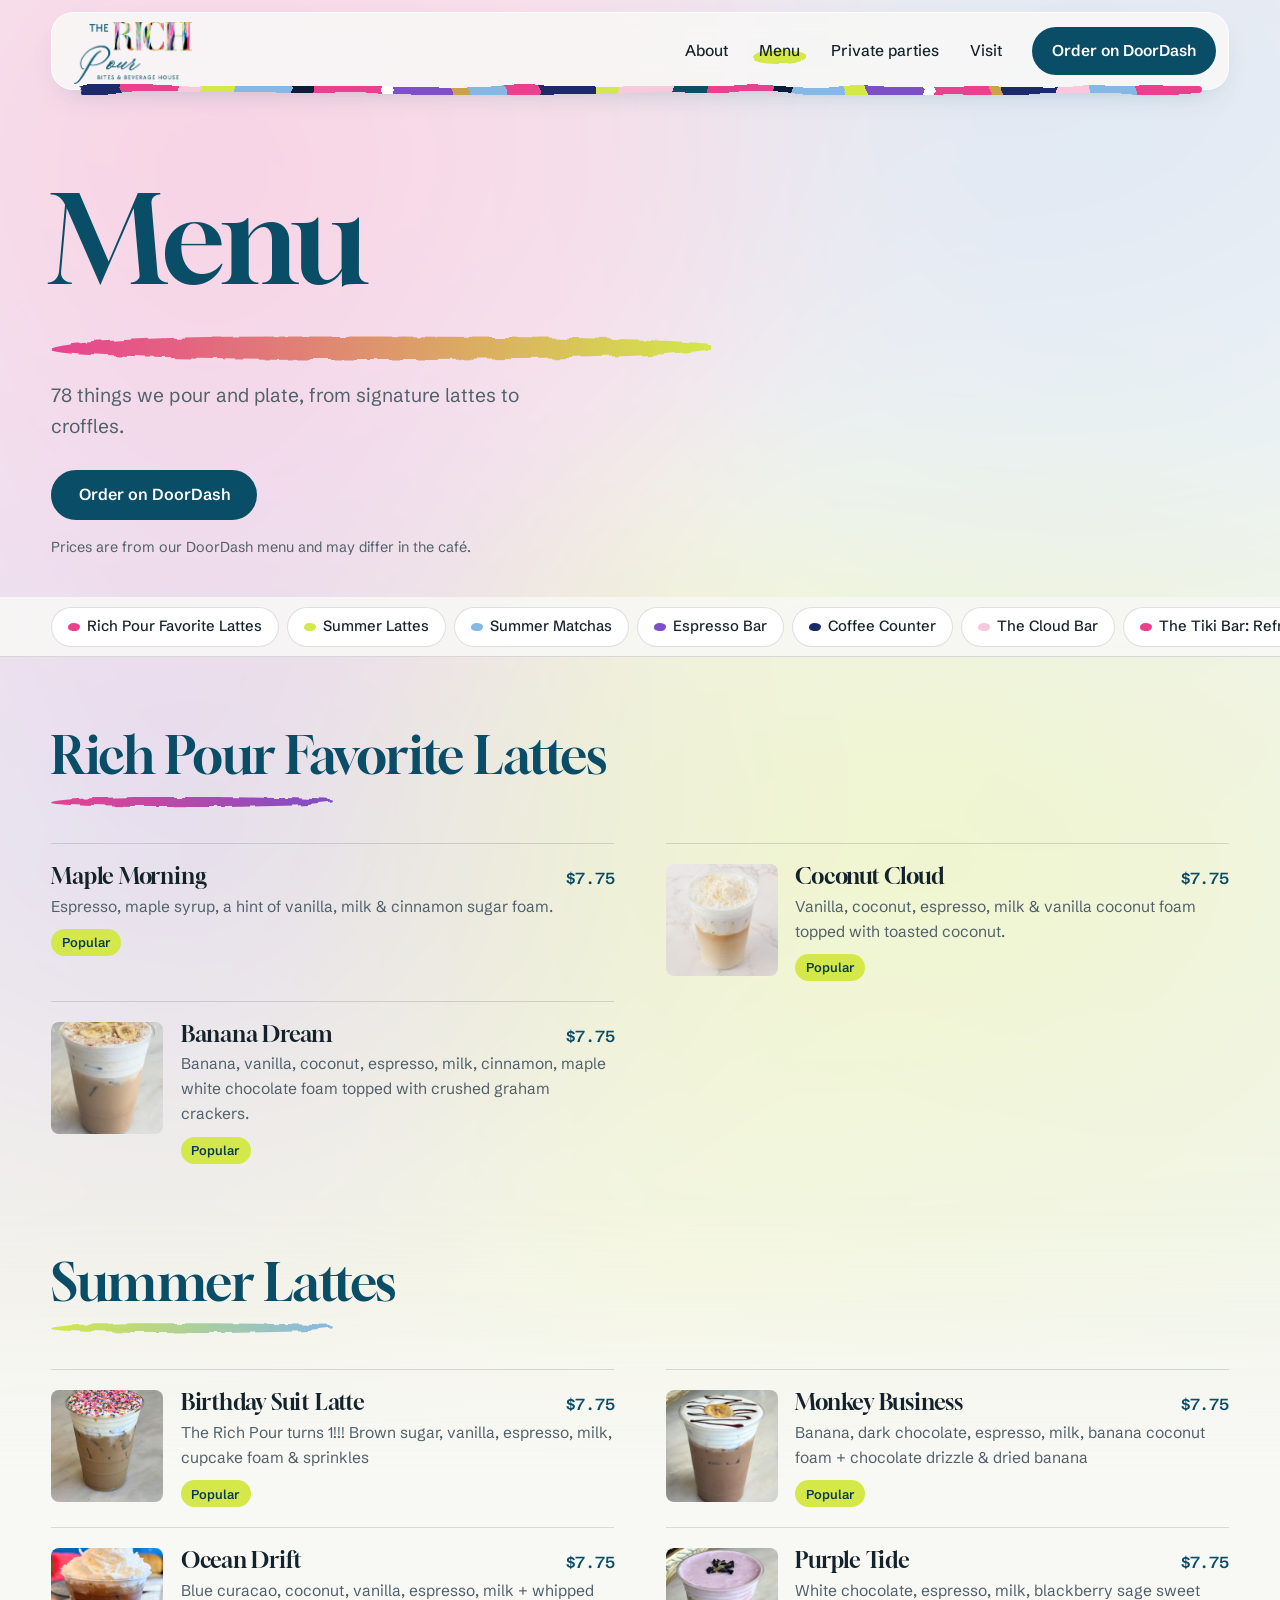
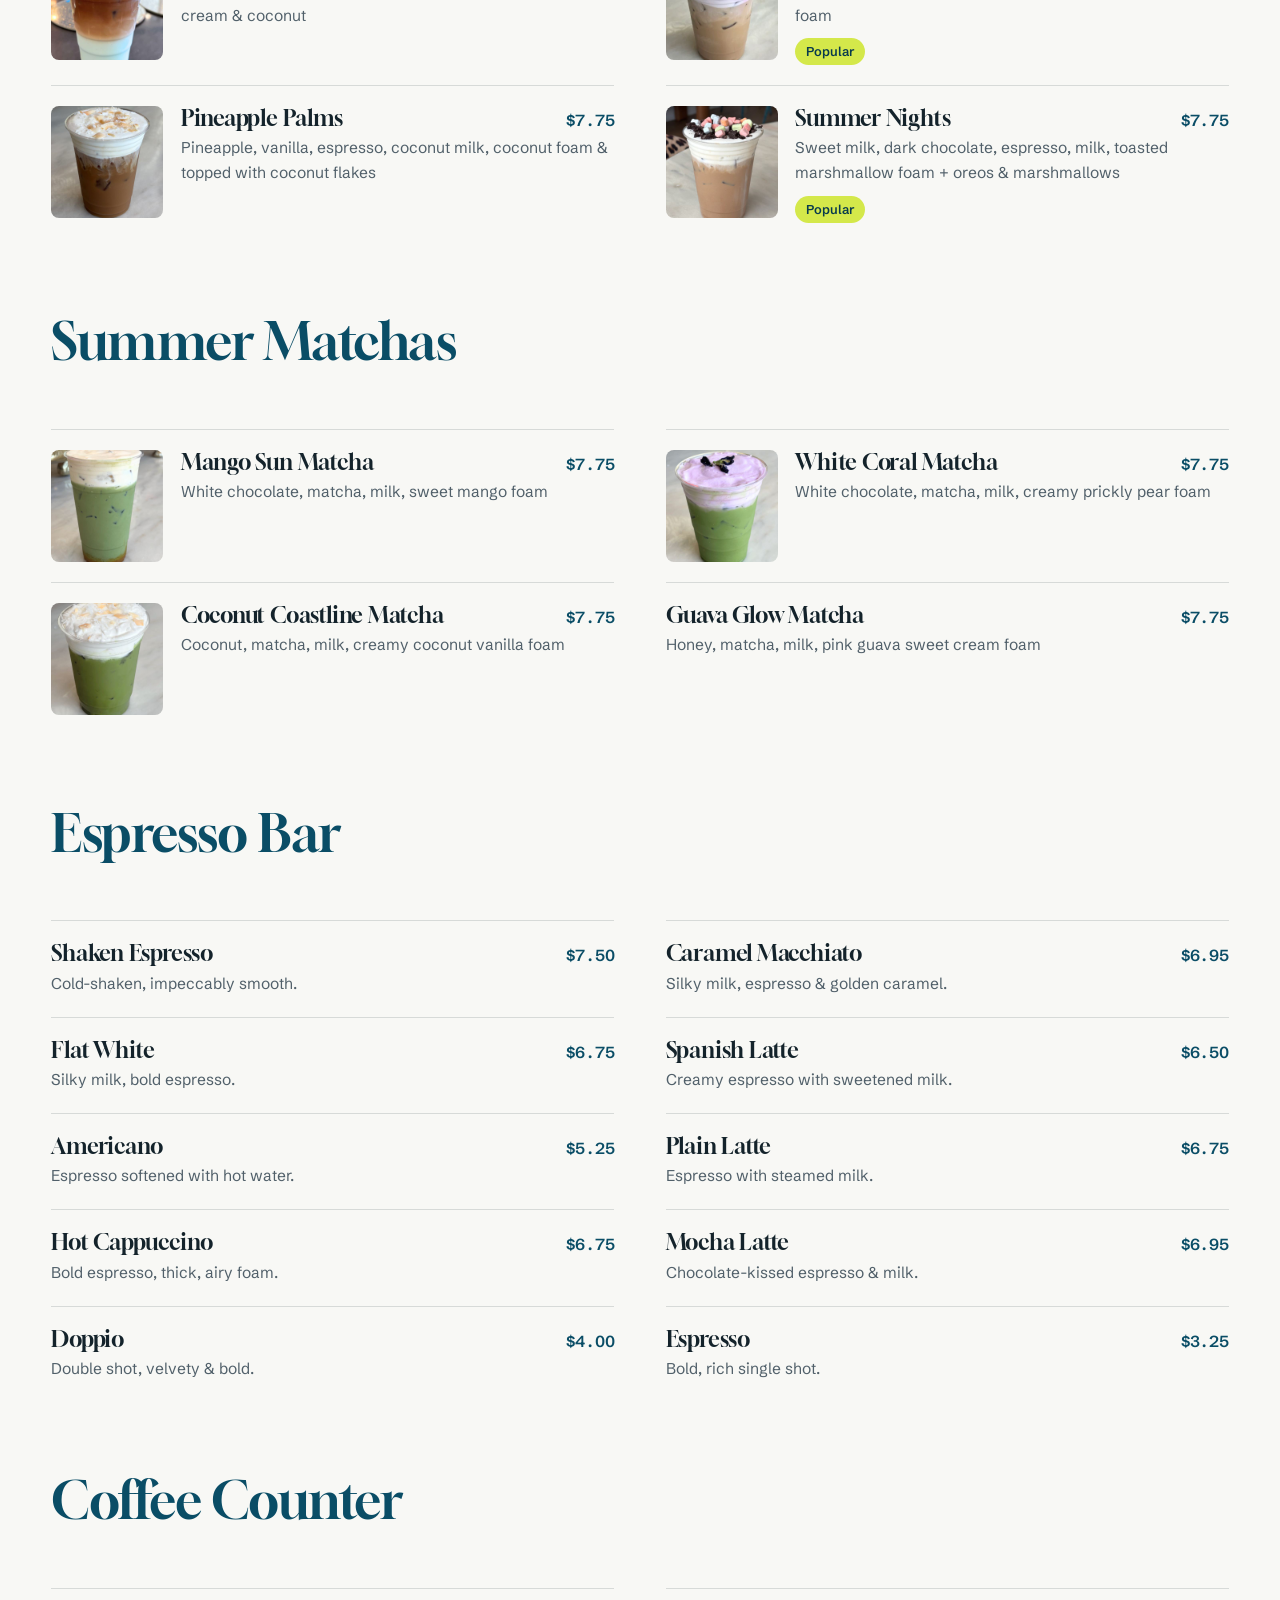
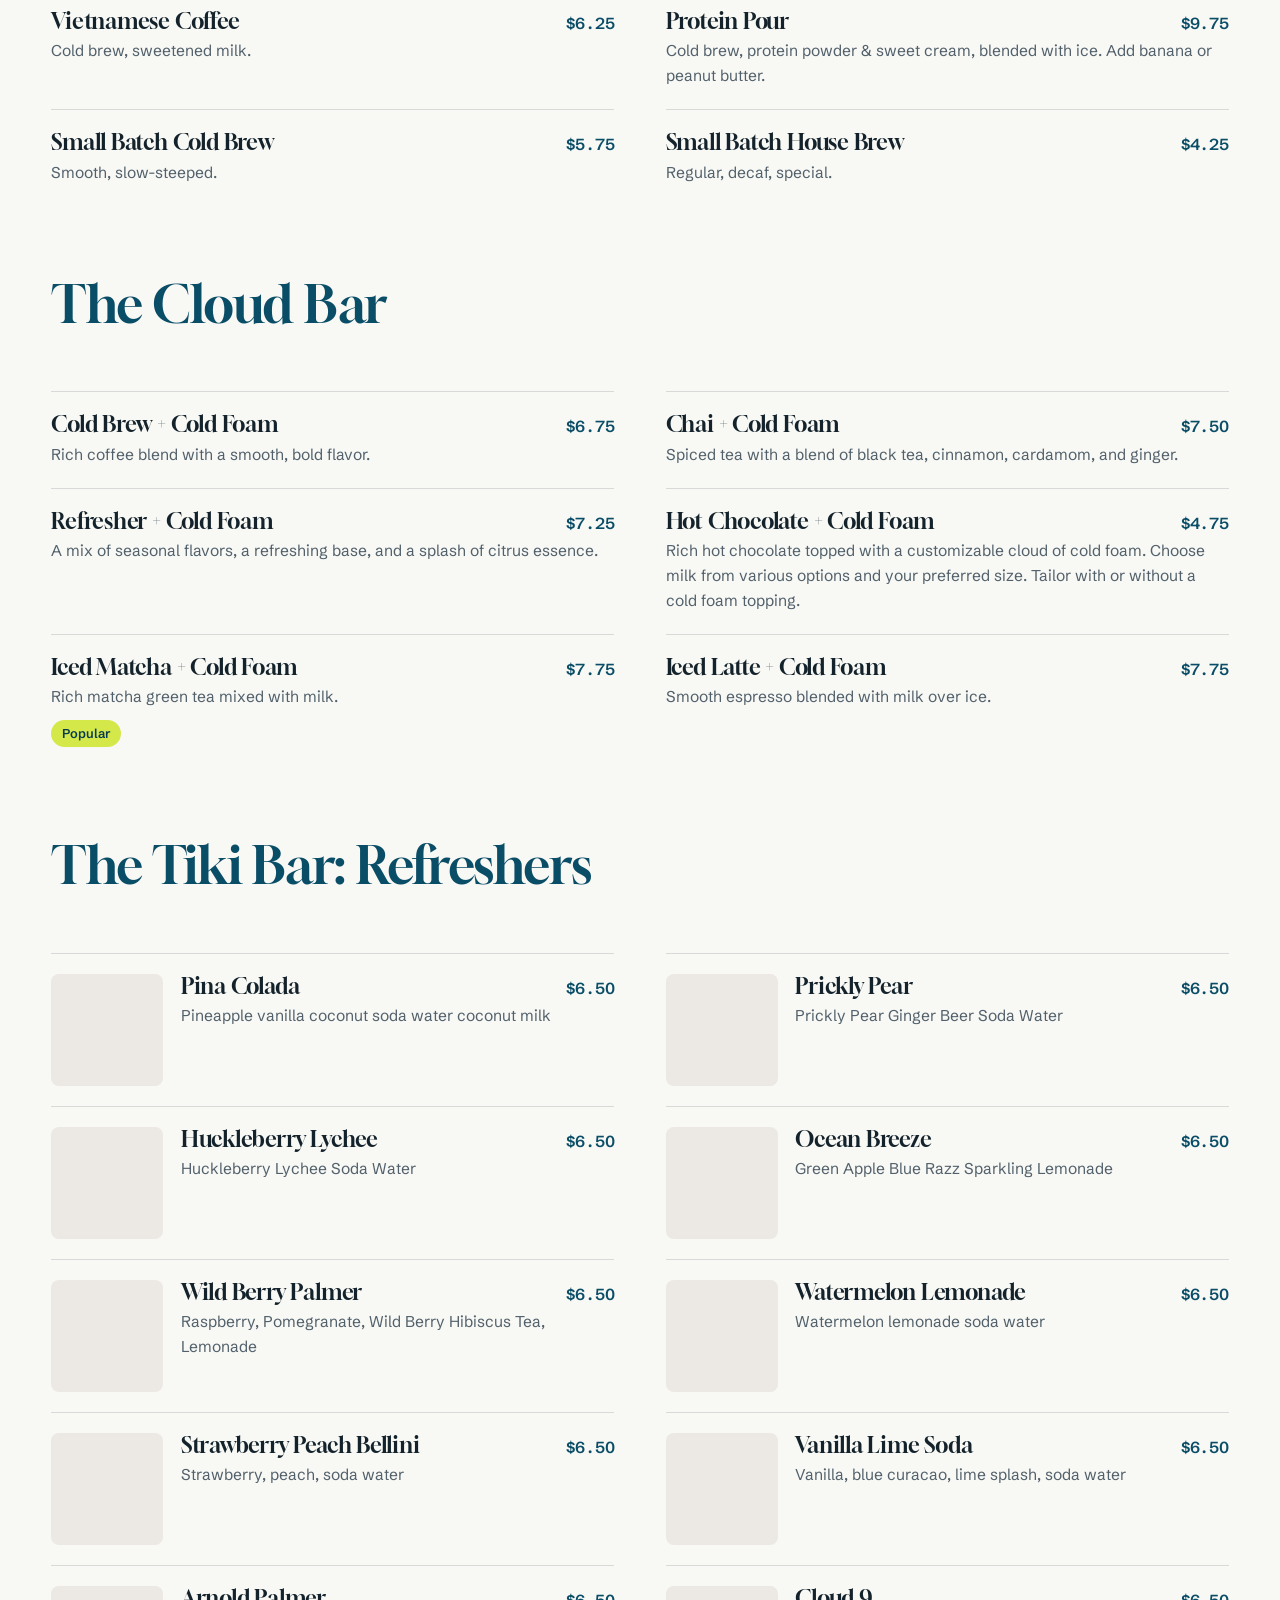
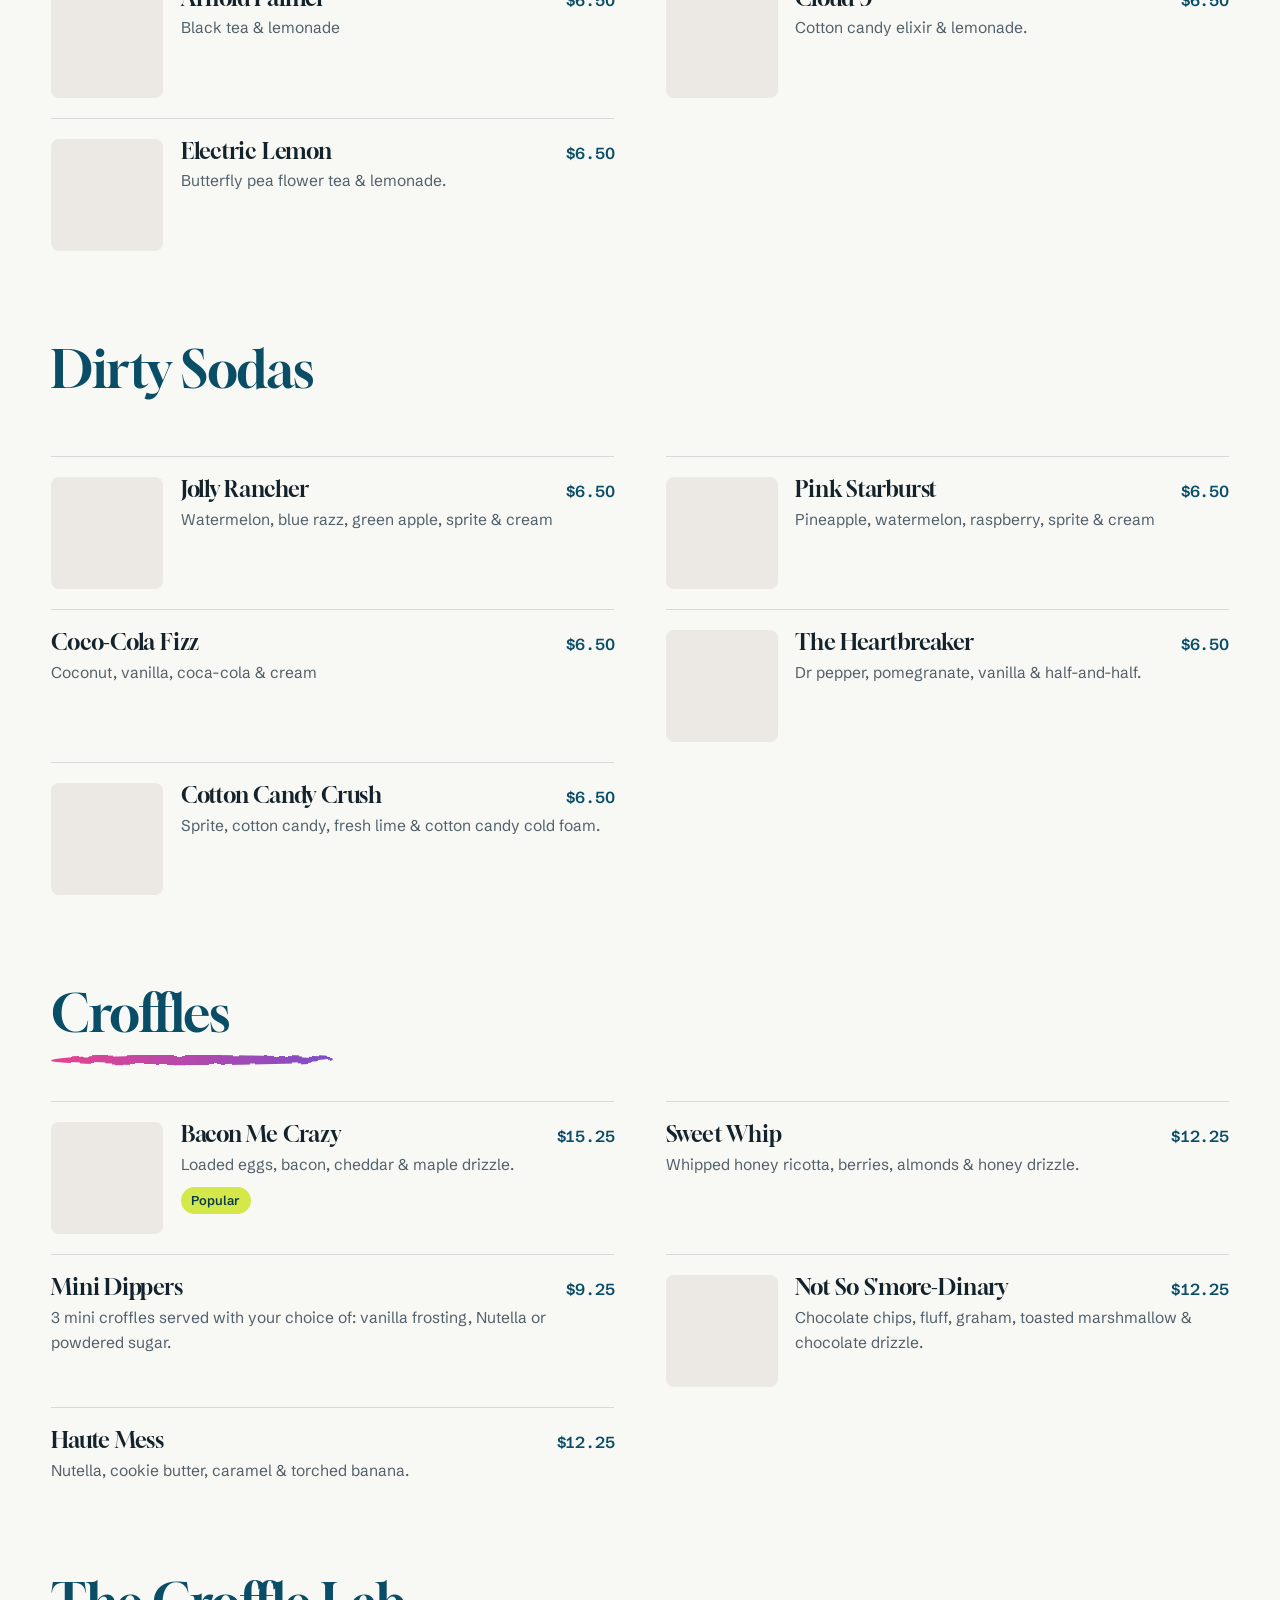
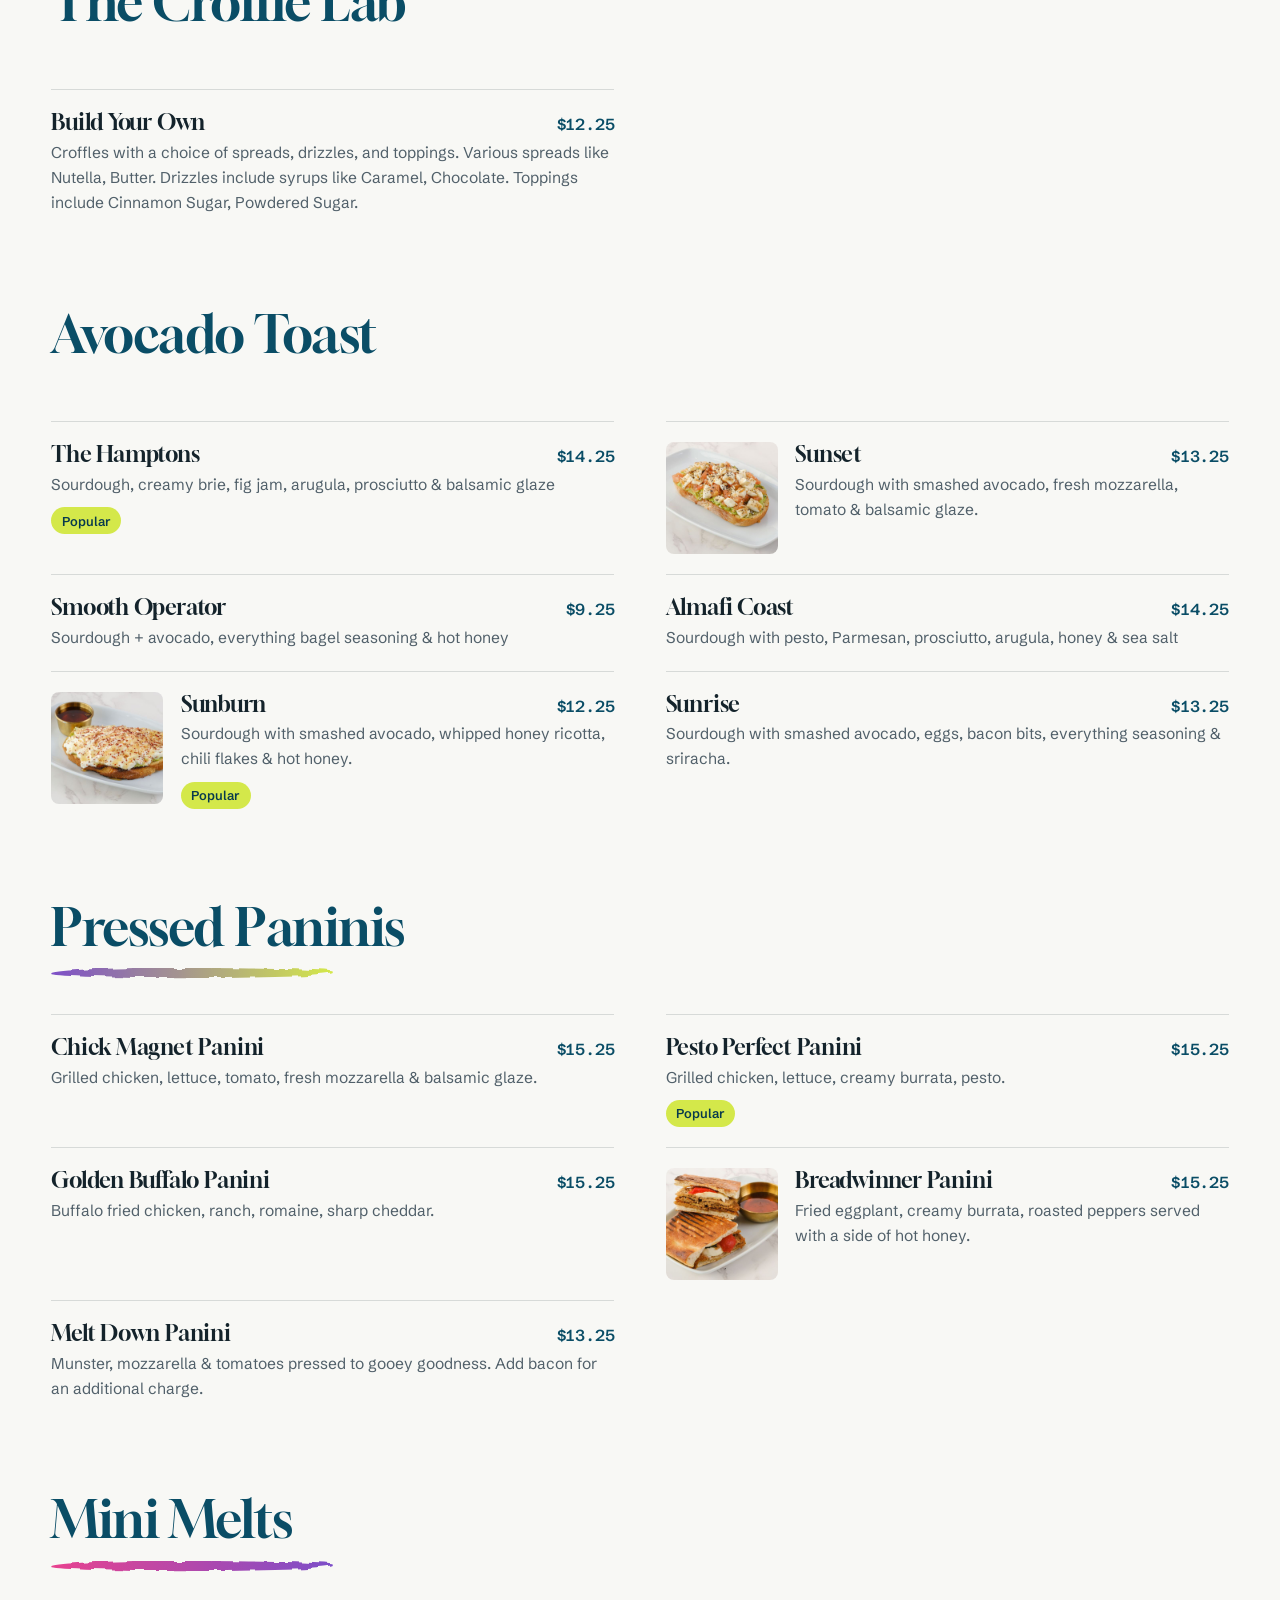
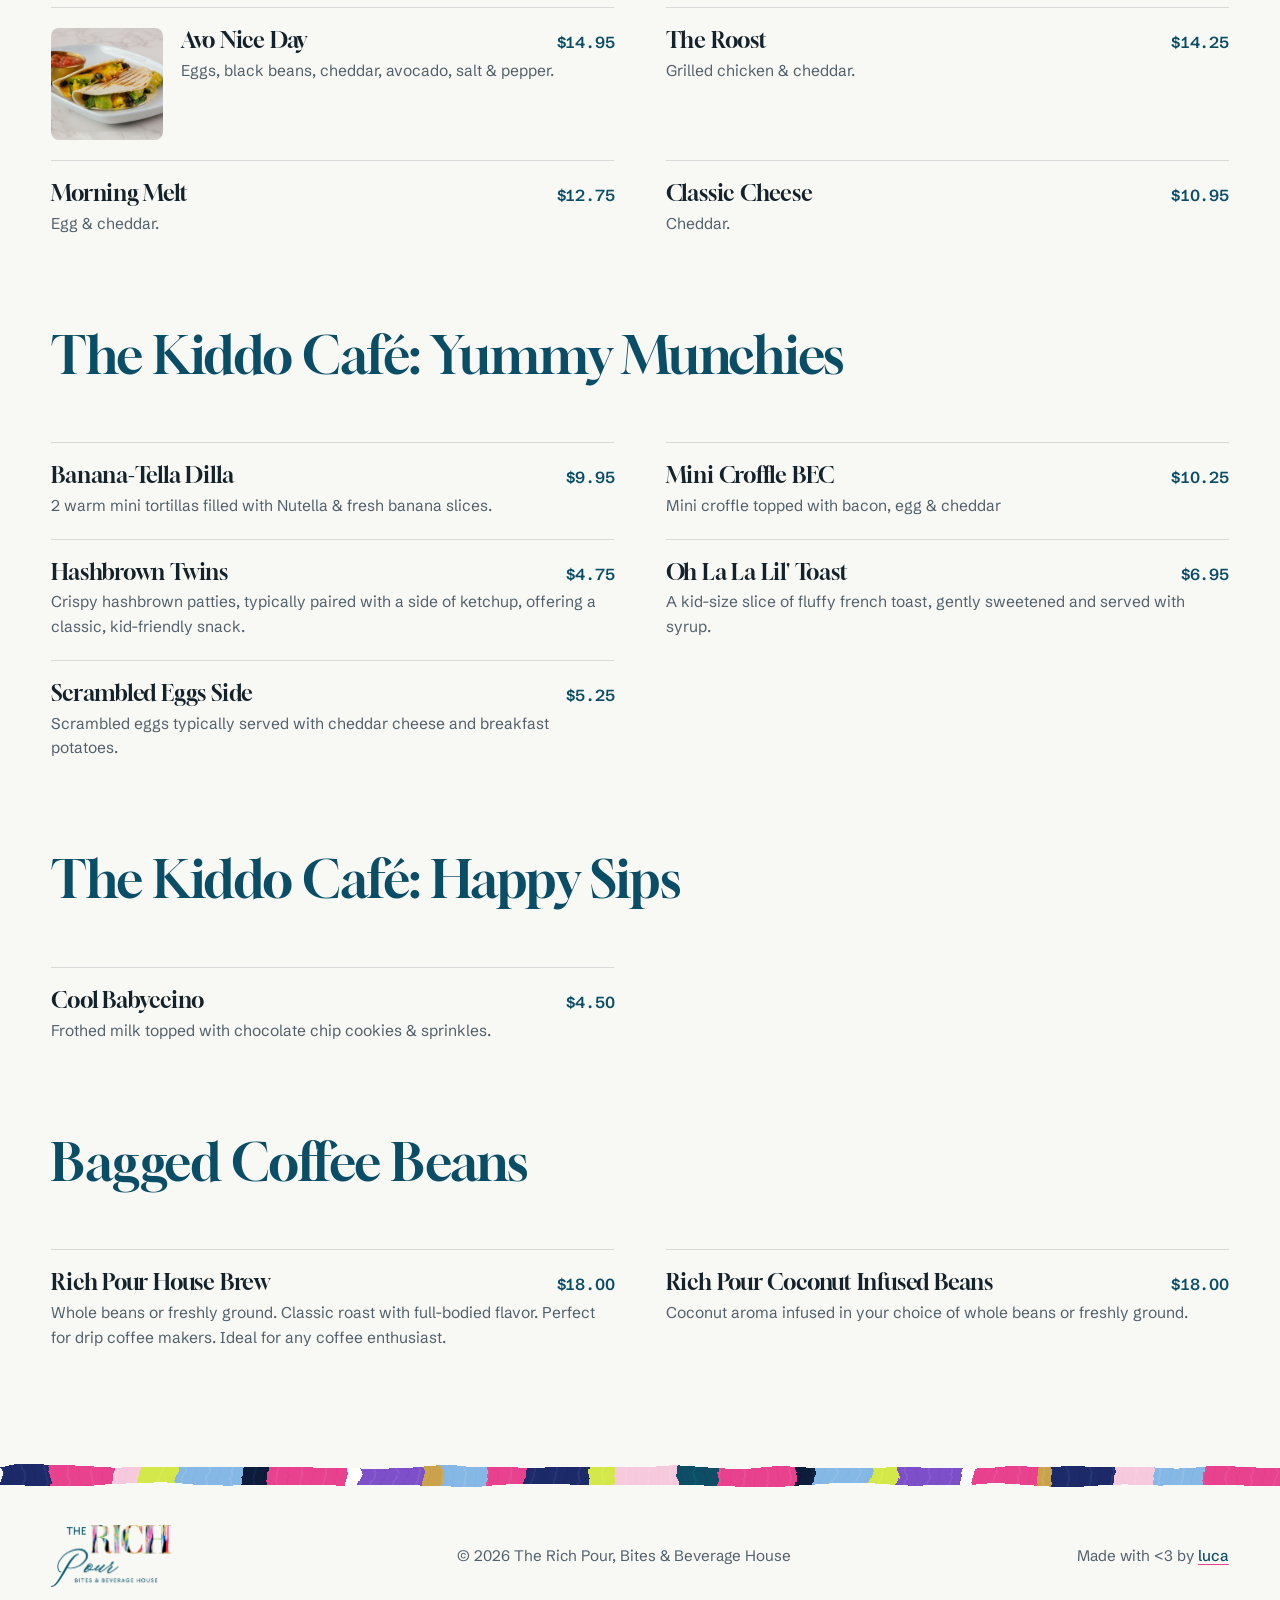
==== menu.html @ d8d0ea85 "Add menu page from DoorDash, photo stack, upscaled hero video - menu.html built from data/menu.json " ====
<!DOCTYPE html>
<!-- Generated by scripts/build-menu.py from data/menu.json. Edit those, not this file. -->
<html lang="en" class="no-js">
<head>
    <meta charset="UTF-8">
    <meta name="viewport" content="width=device-width, initial-scale=1.0">
    <title>Menu | The Rich Pour, Massapequa Park, NY</title>
    <meta name="description" content="The full Rich Pour menu: signature lattes, matcha, espresso, cold foam, refreshers, dirty sodas, croffles, avocado toast, paninis and more in Massapequa Park, NY.">
    <link rel="canonical" href="https://www.therichpourny.com/menu.html">
    <meta name="robots" content="index, follow, max-image-preview:large">
    <meta name="theme-color" content="#0a4d66">

    <meta property="og:type" content="website">
    <meta property="og:site_name" content="The Rich Pour">
    <meta property="og:locale" content="en_US">
    <meta property="og:url" content="https://www.therichpourny.com/menu.html">
    <meta property="og:title" content="Menu | The Rich Pour">
    <meta property="og:description" content="Signature lattes, matcha, refreshers, croffles, avocado toast and paninis in Massapequa Park, NY.">
    <meta property="og:image" content="https://www.therichpourny.com/images/share-card.jpg">
    <meta property="og:image:width" content="1200">
    <meta property="og:image:height" content="630">
    <meta property="og:image:alt" content="The Rich Pour logo beside the café's espresso machine in front of its painted wall">
    <meta name="twitter:card" content="summary_large_image">
    <meta name="twitter:title" content="Menu | The Rich Pour">
    <meta name="twitter:description" content="Signature lattes, matcha, refreshers, croffles, avocado toast and paninis.">
    <meta name="twitter:image" content="https://www.therichpourny.com/images/share-card.jpg">

    <link rel="icon" href="/favicon.ico" sizes="any">
    <link rel="icon" type="image/png" sizes="32x32" href="/images/favicon-32.png">
    <link rel="apple-touch-icon" href="/apple-touch-icon.png">

    <link rel="preconnect" href="https://fonts.googleapis.com">
    <link rel="preconnect" href="https://fonts.gstatic.com" crossorigin>
    <link href="https://fonts.googleapis.com/css2?family=Gloock&family=Schibsted+Grotesk:ital,wght@0,400;0,500;0,600;1,400&display=swap" rel="stylesheet">
    <link rel="stylesheet" href="/styles.css">

    <script type="application/ld+json">
{
  "@context": "https://schema.org",
  "@type": "Menu",
  "name": "The Rich Pour menu",
  "url": "https://www.therichpourny.com/menu.html",
  "inLanguage": "en-US",
  "hasMenuSection": [
    {
      "@type": "MenuSection",
      "name": "Rich Pour Favorite Lattes",
      "hasMenuItem": [
        {
          "@type": "MenuItem",
          "name": "Maple Morning",
          "description": "Espresso, maple syrup, a hint of vanilla, milk & cinnamon sugar foam.",
          "offers": {
            "@type": "Offer",
            "price": "7.75",
            "priceCurrency": "USD"
          }
        },
        {
          "@type": "MenuItem",
          "name": "Coconut Cloud",
          "description": "Vanilla, coconut, espresso, milk & vanilla coconut foam topped with toasted coconut.",
          "image": "https://www.therichpourny.com/images/menu/coconut-cloud.jpg",
          "offers": {
            "@type": "Offer",
            "price": "7.75",
            "priceCurrency": "USD"
          }
        },
        {
          "@type": "MenuItem",
          "name": "Banana Dream",
          "description": "Banana, vanilla, coconut, espresso, milk, cinnamon, maple white chocolate foam topped with crushed graham crackers.",
          "image": "https://www.therichpourny.com/images/menu/banana-dream.jpg",
          "offers": {
            "@type": "Offer",
            "price": "7.75",
            "priceCurrency": "USD"
          }
        }
      ]
    },
    {
      "@type": "MenuSection",
      "name": "Summer Lattes",
      "hasMenuItem": [
        {
          "@type": "MenuItem",
          "name": "Birthday Suit Latte",
          "description": "The Rich Pour turns 1!!! Brown sugar, vanilla, espresso, milk, cupcake foam & sprinkles",
          "image": "https://www.therichpourny.com/images/menu/birthday-suit-latte.jpg",
          "offers": {
            "@type": "Offer",
            "price": "7.75",
            "priceCurrency": "USD"
          }
        },
        {
          "@type": "MenuItem",
          "name": "Monkey Business",
          "description": "Banana, dark chocolate, espresso, milk, banana coconut foam + chocolate drizzle & dried banana",
          "image": "https://www.therichpourny.com/images/menu/monkey-business.jpg",
          "offers": {
            "@type": "Offer",
            "price": "7.75",
            "priceCurrency": "USD"
          }
        },
        {
          "@type": "MenuItem",
          "name": "Ocean Drift",
          "description": "Blue curacao, coconut, vanilla, espresso, milk + whipped cream & coconut",
          "image": "https://www.therichpourny.com/images/menu/ocean-drift.jpg",
          "offers": {
            "@type": "Offer",
            "price": "7.75",
            "priceCurrency": "USD"
          }
        },
        {
          "@type": "MenuItem",
          "name": "Purple Tide",
          "description": "White chocolate, espresso, milk, blackberry sage sweet foam",
          "image": "https://www.therichpourny.com/images/menu/purple-tide.jpg",
          "offers": {
            "@type": "Offer",
            "price": "7.75",
            "priceCurrency": "USD"
          }
        },
        {
          "@type": "MenuItem",
          "name": "Pineapple Palms",
          "description": "Pineapple, vanilla, espresso, coconut milk, coconut foam & topped with coconut flakes",
          "image": "https://www.therichpourny.com/images/menu/pineapple-palms.jpg",
          "offers": {
            "@type": "Offer",
            "price": "7.75",
            "priceCurrency": "USD"
          }
        },
        {
          "@type": "MenuItem",
          "name": "Summer Nights",
          "description": "Sweet milk, dark chocolate, espresso, milk, toasted marshmallow foam + oreos & marshmallows",
          "image": "https://www.therichpourny.com/images/menu/summer-nights.jpg",
          "offers": {
            "@type": "Offer",
            "price": "7.75",
            "priceCurrency": "USD"
          }
        }
      ]
    },
    {
      "@type": "MenuSection",
      "name": "Summer Matchas",
      "hasMenuItem": [
        {
          "@type": "MenuItem",
          "name": "Mango Sun Matcha",
          "description": "White chocolate, matcha, milk, sweet mango foam",
          "image": "https://www.therichpourny.com/images/menu/mango-sun-matcha.jpg",
          "offers": {
            "@type": "Offer",
            "price": "7.75",
            "priceCurrency": "USD"
          }
        },
        {
          "@type": "MenuItem",
          "name": "White Coral Matcha",
          "description": "White chocolate, matcha, milk, creamy prickly pear foam",
          "image": "https://www.therichpourny.com/images/menu/white-coral-matcha.jpg",
          "offers": {
            "@type": "Offer",
            "price": "7.75",
            "priceCurrency": "USD"
          }
        },
        {
          "@type": "MenuItem",
          "name": "Coconut Coastline Matcha",
          "description": "Coconut, matcha, milk, creamy coconut vanilla foam",
          "image": "https://www.therichpourny.com/images/menu/coconut-coastline-matcha.jpg",
          "offers": {
            "@type": "Offer",
            "price": "7.75",
            "priceCurrency": "USD"
          }
        },
        {
          "@type": "MenuItem",
          "name": "Guava Glow Matcha",
          "description": "Honey, matcha, milk, pink guava sweet cream foam",
          "offers": {
            "@type": "Offer",
            "price": "7.75",
            "priceCurrency": "USD"
          }
        }
      ]
    },
    {
      "@type": "MenuSection",
      "name": "Espresso Bar",
      "hasMenuItem": [
        {
          "@type": "MenuItem",
          "name": "Shaken Espresso",
          "description": "Cold-shaken, impeccably smooth.",
          "offers": {
            "@type": "Offer",
            "price": "7.50",
            "priceCurrency": "USD"
          }
        },
        {
          "@type": "MenuItem",
          "name": "Caramel Macchiato",
          "description": "Silky milk, espresso & golden caramel.",
          "offers": {
            "@type": "Offer",
            "price": "6.95",
            "priceCurrency": "USD"
          }
        },
        {
          "@type": "MenuItem",
          "name": "Flat White",
          "description": "Silky milk, bold espresso.",
          "offers": {
            "@type": "Offer",
            "price": "6.75",
            "priceCurrency": "USD"
          }
        },
        {
          "@type": "MenuItem",
          "name": "Spanish Latte",
          "description": "Creamy espresso with sweetened milk.",
          "offers": {
            "@type": "Offer",
            "price": "6.50",
            "priceCurrency": "USD"
          }
        },
        {
          "@type": "MenuItem",
          "name": "Americano",
          "description": "Espresso softened with hot water.",
          "offers": {
            "@type": "Offer",
            "price": "5.25",
            "priceCurrency": "USD"
          }
        },
        {
          "@type": "MenuItem",
          "name": "Plain Latte",
          "description": "Espresso with steamed milk.",
          "offers": {
            "@type": "Offer",
            "price": "6.75",
            "priceCurrency": "USD"
          }
        },
        {
          "@type": "MenuItem",
          "name": "Hot Cappuccino",
          "description": "Bold espresso, thick, airy foam.",
          "offers": {
            "@type": "Offer",
            "price": "6.75",
            "priceCurrency": "USD"
          }
        },
        {
          "@type": "MenuItem",
          "name": "Mocha Latte",
          "description": "Chocolate-kissed espresso & milk.",
          "offers": {
            "@type": "Offer",
            "price": "6.95",
            "priceCurrency": "USD"
          }
        },
        {
          "@type": "MenuItem",
          "name": "Doppio",
          "description": "Double shot, velvety & bold.",
          "offers": {
            "@type": "Offer",
            "price": "4.00",
            "priceCurrency": "USD"
          }
        },
        {
          "@type": "MenuItem",
          "name": "Espresso",
          "description": "Bold, rich single shot.",
          "offers": {
            "@type": "Offer",
            "price": "3.25",
            "priceCurrency": "USD"
          }
        }
      ]
    },
    {
      "@type": "MenuSection",
      "name": "Coffee Counter",
      "hasMenuItem": [
        {
          "@type": "MenuItem",
          "name": "Vietnamese Coffee",
          "description": "Cold brew, sweetened milk.",
          "offers": {
            "@type": "Offer",
            "price": "6.25",
            "priceCurrency": "USD"
          }
        },
        {
          "@type": "MenuItem",
          "name": "Protein Pour",
          "description": "Cold brew, protein powder & sweet cream, blended with ice. Add banana or peanut butter.",
          "offers": {
            "@type": "Offer",
            "price": "9.75",
            "priceCurrency": "USD"
          }
        },
        {
          "@type": "MenuItem",
          "name": "Small Batch Cold Brew",
          "description": "Smooth, slow-steeped.",
          "offers": {
            "@type": "Offer",
            "price": "5.75",
            "priceCurrency": "USD"
          }
        },
        {
          "@type": "MenuItem",
          "name": "Small Batch House Brew",
          "description": "Regular, decaf, special.",
          "offers": {
            "@type": "Offer",
            "price": "4.25",
            "priceCurrency": "USD"
          }
        }
      ]
    },
    {
      "@type": "MenuSection",
      "name": "The Cloud Bar",
      "hasMenuItem": [
        {
          "@type": "MenuItem",
          "name": "Cold Brew + Cold Foam",
          "description": "Rich coffee blend with a smooth, bold flavor.",
          "offers": {
            "@type": "Offer",
            "price": "6.75",
            "priceCurrency": "USD"
          }
        },
        {
          "@type": "MenuItem",
          "name": "Chai + Cold Foam",
          "description": "Spiced tea with a blend of black tea, cinnamon, cardamom, and ginger.",
          "offers": {
            "@type": "Offer",
            "price": "7.50",
            "priceCurrency": "USD"
          }
        },
        {
          "@type": "MenuItem",
          "name": "Refresher + Cold Foam",
          "description": "A mix of seasonal flavors, a refreshing base, and a splash of citrus essence.",
          "offers": {
            "@type": "Offer",
            "price": "7.25",
            "priceCurrency": "USD"
          }
        },
        {
          "@type": "MenuItem",
          "name": "Hot Chocolate + Cold Foam",
          "description": "Rich hot chocolate topped with a customizable cloud of cold foam. Choose milk from various options and your preferred size. Tailor with or without a cold foam topping.",
          "offers": {
            "@type": "Offer",
            "price": "4.75",
            "priceCurrency": "USD"
          }
        },
        {
          "@type": "MenuItem",
          "name": "Iced Matcha + Cold Foam",
          "description": "Rich matcha green tea mixed with milk.",
          "offers": {
            "@type": "Offer",
            "price": "7.75",
            "priceCurrency": "USD"
          }
        },
        {
          "@type": "MenuItem",
          "name": "Iced Latte + Cold Foam",
          "description": "Smooth espresso blended with milk over ice.",
          "offers": {
            "@type": "Offer",
            "price": "7.75",
            "priceCurrency": "USD"
          }
        }
      ]
    },
    {
      "@type": "MenuSection",
      "name": "The Tiki Bar: Refreshers",
      "hasMenuItem": [
        {
          "@type": "MenuItem",
          "name": "Pina Colada",
          "description": "Pineapple vanilla coconut soda water coconut milk",
          "image": "https://www.therichpourny.com/images/menu/pina-colada.jpg",
          "offers": {
            "@type": "Offer",
            "price": "6.50",
            "priceCurrency": "USD"
          }
        },
        {
          "@type": "MenuItem",
          "name": "Prickly Pear",
          "description": "Prickly Pear Ginger Beer Soda Water",
          "image": "https://www.therichpourny.com/images/menu/prickly-pear.jpg",
          "offers": {
            "@type": "Offer",
            "price": "6.50",
            "priceCurrency": "USD"
          }
        },
        {
          "@type": "MenuItem",
          "name": "Huckleberry Lychee",
          "description": "Huckleberry Lychee Soda Water",
          "image": "https://www.therichpourny.com/images/menu/huckleberry-lychee.jpg",
          "offers": {
            "@type": "Offer",
            "price": "6.50",
            "priceCurrency": "USD"
          }
        },
        {
          "@type": "MenuItem",
          "name": "Ocean Breeze",
          "description": "Green Apple Blue Razz Sparkling Lemonade",
          "image": "https://www.therichpourny.com/images/menu/ocean-breeze.jpg",
          "offers": {
            "@type": "Offer",
            "price": "6.50",
            "priceCurrency": "USD"
          }
        },
        {
          "@type": "MenuItem",
          "name": "Wild Berry Palmer",
          "description": "Raspberry, Pomegranate, Wild Berry Hibiscus Tea, Lemonade",
          "image": "https://www.therichpourny.com/images/menu/wild-berry-palmer.jpg",
          "offers": {
            "@type": "Offer",
            "price": "6.50",
            "priceCurrency": "USD"
          }
        },
        {
          "@type": "MenuItem",
          "name": "Watermelon Lemonade",
          "description": "Watermelon lemonade soda water",
          "image": "https://www.therichpourny.com/images/menu/watermelon-lemonade.jpg",
          "offers": {
            "@type": "Offer",
            "price": "6.50",
            "priceCurrency": "USD"
          }
        },
        {
          "@type": "MenuItem",
          "name": "Strawberry Peach Bellini",
          "description": "Strawberry, peach, soda water",
          "image": "https://www.therichpourny.com/images/menu/strawberry-peach-bellini.jpg",
          "offers": {
            "@type": "Offer",
            "price": "6.50",
            "priceCurrency": "USD"
          }
        },
        {
          "@type": "MenuItem",
          "name": "Vanilla Lime Soda",
          "description": "Vanilla, blue curacao, lime splash, soda water",
          "image": "https://www.therichpourny.com/images/menu/vanilla-lime-soda.jpg",
          "offers": {
            "@type": "Offer",
            "price": "6.50",
            "priceCurrency": "USD"
          }
        },
        {
          "@type": "MenuItem",
          "name": "Arnold Palmer",
          "description": "Black tea & lemonade",
          "image": "https://www.therichpourny.com/images/menu/arnold-palmer.jpg",
          "offers": {
            "@type": "Offer",
            "price": "6.50",
            "priceCurrency": "USD"
          }
        },
        {
          "@type": "MenuItem",
          "name": "Cloud 9",
          "description": "Cotton candy elixir & lemonade.",
          "image": "https://www.therichpourny.com/images/menu/cloud-9.jpg",
          "offers": {
            "@type": "Offer",
            "price": "6.50",
            "priceCurrency": "USD"
          }
        },
        {
          "@type": "MenuItem",
          "name": "Electric Lemon",
          "description": "Butterfly pea flower tea & lemonade.",
          "image": "https://www.therichpourny.com/images/menu/electric-lemon.jpg",
          "offers": {
            "@type": "Offer",
            "price": "6.50",
            "priceCurrency": "USD"
          }
        }
      ]
    },
    {
      "@type": "MenuSection",
      "name": "Dirty Sodas",
      "hasMenuItem": [
        {
          "@type": "MenuItem",
          "name": "Jolly Rancher",
          "description": "Watermelon, blue razz, green apple, sprite & cream",
          "image": "https://www.therichpourny.com/images/menu/jolly-rancher.jpg",
          "offers": {
            "@type": "Offer",
            "price": "6.50",
            "priceCurrency": "USD"
          }
        },
        {
          "@type": "MenuItem",
          "name": "Pink Starburst",
          "description": "Pineapple, watermelon, raspberry, sprite & cream",
          "image": "https://www.therichpourny.com/images/menu/pink-starburst.jpg",
          "offers": {
            "@type": "Offer",
            "price": "6.50",
            "priceCurrency": "USD"
          }
        },
        {
          "@type": "MenuItem",
          "name": "Coco-Cola Fizz",
          "description": "Coconut, vanilla, coca-cola & cream",
          "offers": {
            "@type": "Offer",
            "price": "6.50",
            "priceCurrency": "USD"
          }
        },
        {
          "@type": "MenuItem",
          "name": "The Heartbreaker",
          "description": "Dr pepper, pomegranate, vanilla & half-and-half.",
          "image": "https://www.therichpourny.com/images/menu/the-heartbreaker.jpg",
          "offers": {
            "@type": "Offer",
            "price": "6.50",
            "priceCurrency": "USD"
          }
        },
        {
          "@type": "MenuItem",
          "name": "Cotton Candy Crush",
          "description": "Sprite, cotton candy, fresh lime & cotton candy cold foam.",
          "image": "https://www.therichpourny.com/images/menu/cotton-candy-crush.jpg",
          "offers": {
            "@type": "Offer",
            "price": "6.50",
            "priceCurrency": "USD"
          }
        }
      ]
    },
    {
      "@type": "MenuSection",
      "name": "Croffles",
      "hasMenuItem": [
        {
          "@type": "MenuItem",
          "name": "Bacon Me Crazy",
          "description": "Loaded eggs, bacon, cheddar & maple drizzle.",
          "image": "https://www.therichpourny.com/images/menu/bacon-me-crazy.jpg",
          "offers": {
            "@type": "Offer",
            "price": "15.25",
            "priceCurrency": "USD"
          }
        },
        {
          "@type": "MenuItem",
          "name": "Sweet Whip",
          "description": "Whipped honey ricotta, berries, almonds & honey drizzle.",
          "offers": {
            "@type": "Offer",
            "price": "12.25",
            "priceCurrency": "USD"
          }
        },
        {
          "@type": "MenuItem",
          "name": "Mini Dippers",
          "description": "3 mini croffles served with your choice of: vanilla frosting, Nutella or powdered sugar.",
          "offers": {
            "@type": "Offer",
            "price": "9.25",
            "priceCurrency": "USD"
          }
        },
        {
          "@type": "MenuItem",
          "name": "Not So S'more-Dinary",
          "description": "Chocolate chips, fluff, graham, toasted marshmallow & chocolate drizzle.",
          "image": "https://www.therichpourny.com/images/menu/not-so-s-more-dinary.jpg",
          "offers": {
            "@type": "Offer",
            "price": "12.25",
            "priceCurrency": "USD"
          }
        },
        {
          "@type": "MenuItem",
          "name": "Haute Mess",
          "description": "Nutella, cookie butter, caramel & torched banana.",
          "offers": {
            "@type": "Offer",
            "price": "12.25",
            "priceCurrency": "USD"
          }
        }
      ]
    },
    {
      "@type": "MenuSection",
      "name": "The Croffle Lab",
      "hasMenuItem": [
        {
          "@type": "MenuItem",
          "name": "Build Your Own",
          "description": "Croffles with a choice of spreads, drizzles, and toppings. Various spreads like Nutella, Butter. Drizzles include syrups like Caramel, Chocolate. Toppings include Cinnamon Sugar, Powdered Sugar.",
          "offers": {
            "@type": "Offer",
            "price": "12.25",
            "priceCurrency": "USD"
          }
        }
      ]
    },
    {
      "@type": "MenuSection",
      "name": "Avocado Toast",
      "hasMenuItem": [
        {
          "@type": "MenuItem",
          "name": "The Hamptons",
          "description": "Sourdough, creamy brie, fig jam, arugula, prosciutto & balsamic glaze",
          "offers": {
            "@type": "Offer",
            "price": "14.25",
            "priceCurrency": "USD"
          }
        },
        {
          "@type": "MenuItem",
          "name": "Sunset",
          "description": "Sourdough with smashed avocado, fresh mozzarella, tomato & balsamic glaze.",
          "image": "https://www.therichpourny.com/images/menu/sunset.jpg",
          "offers": {
            "@type": "Offer",
            "price": "13.25",
            "priceCurrency": "USD"
          }
        },
        {
          "@type": "MenuItem",
          "name": "Smooth Operator",
          "description": "Sourdough + avocado, everything bagel seasoning & hot honey",
          "offers": {
            "@type": "Offer",
            "price": "9.25",
            "priceCurrency": "USD"
          }
        },
        {
          "@type": "MenuItem",
          "name": "Almafi Coast",
          "description": "Sourdough with pesto, Parmesan, prosciutto, arugula, honey & sea salt",
          "offers": {
            "@type": "Offer",
            "price": "14.25",
            "priceCurrency": "USD"
          }
        },
        {
          "@type": "MenuItem",
          "name": "Sunburn",
          "description": "Sourdough with smashed avocado, whipped honey ricotta, chili flakes & hot honey.",
          "image": "https://www.therichpourny.com/images/menu/sunburn.jpg",
          "offers": {
            "@type": "Offer",
            "price": "12.25",
            "priceCurrency": "USD"
          }
        },
        {
          "@type": "MenuItem",
          "name": "Sunrise",
          "description": "Sourdough with smashed avocado, eggs, bacon bits, everything seasoning & sriracha.",
          "offers": {
            "@type": "Offer",
            "price": "13.25",
            "priceCurrency": "USD"
          }
        }
      ]
    },
    {
      "@type": "MenuSection",
      "name": "Pressed Paninis",
      "hasMenuItem": [
        {
          "@type": "MenuItem",
          "name": "Chick Magnet Panini",
          "description": "Grilled chicken, lettuce, tomato, fresh mozzarella & balsamic glaze.",
          "offers": {
            "@type": "Offer",
            "price": "15.25",
            "priceCurrency": "USD"
          }
        },
        {
          "@type": "MenuItem",
          "name": "Pesto Perfect Panini",
          "description": "Grilled chicken, lettuce, creamy burrata, pesto.",
          "offers": {
            "@type": "Offer",
            "price": "15.25",
            "priceCurrency": "USD"
          }
        },
        {
          "@type": "MenuItem",
          "name": "Golden Buffalo Panini",
          "description": "Buffalo fried chicken, ranch, romaine, sharp cheddar.",
          "offers": {
            "@type": "Offer",
            "price": "15.25",
            "priceCurrency": "USD"
          }
        },
        {
          "@type": "MenuItem",
          "name": "Breadwinner Panini",
          "description": "Fried eggplant, creamy burrata, roasted peppers served with a side of hot honey.",
          "image": "https://www.therichpourny.com/images/menu/breadwinner-panini.jpg",
          "offers": {
            "@type": "Offer",
            "price": "15.25",
            "priceCurrency": "USD"
          }
        },
        {
          "@type": "MenuItem",
          "name": "Melt Down Panini",
          "description": "Munster, mozzarella & tomatoes pressed to gooey goodness. Add bacon for an additional charge.",
          "offers": {
            "@type": "Offer",
            "price": "13.25",
            "priceCurrency": "USD"
          }
        }
      ]
    },
    {
      "@type": "MenuSection",
      "name": "Mini Melts",
      "hasMenuItem": [
        {
          "@type": "MenuItem",
          "name": "Avo Nice Day",
          "description": "Eggs, black beans, cheddar, avocado, salt & pepper.",
          "image": "https://www.therichpourny.com/images/menu/avo-nice-day.jpg",
          "offers": {
            "@type": "Offer",
            "price": "14.95",
            "priceCurrency": "USD"
          }
        },
        {
          "@type": "MenuItem",
          "name": "The Roost",
          "description": "Grilled chicken & cheddar.",
          "offers": {
            "@type": "Offer",
            "price": "14.25",
            "priceCurrency": "USD"
          }
        },
        {
          "@type": "MenuItem",
          "name": "Morning Melt",
          "description": "Egg & cheddar.",
          "offers": {
            "@type": "Offer",
            "price": "12.75",
            "priceCurrency": "USD"
          }
        },
        {
          "@type": "MenuItem",
          "name": "Classic Cheese",
          "description": "Cheddar.",
          "offers": {
            "@type": "Offer",
            "price": "10.95",
            "priceCurrency": "USD"
          }
        }
      ]
    },
    {
      "@type": "MenuSection",
      "name": "The Kiddo Café: Yummy Munchies",
      "hasMenuItem": [
        {
          "@type": "MenuItem",
          "name": "Banana-Tella Dilla",
          "description": "2 warm mini tortillas filled with Nutella & fresh banana slices.",
          "offers": {
            "@type": "Offer",
            "price": "9.95",
            "priceCurrency": "USD"
          }
        },
        {
          "@type": "MenuItem",
          "name": "Mini Croffle BEC",
          "description": "Mini croffle topped with bacon, egg & cheddar",
          "offers": {
            "@type": "Offer",
            "price": "10.25",
            "priceCurrency": "USD"
          }
        },
        {
          "@type": "MenuItem",
          "name": "Hashbrown Twins",
          "description": "Crispy hashbrown patties, typically paired with a side of ketchup, offering a classic, kid-friendly snack.",
          "offers": {
            "@type": "Offer",
            "price": "4.75",
            "priceCurrency": "USD"
          }
        },
        {
          "@type": "MenuItem",
          "name": "Oh La La Lil' Toast",
          "description": "A kid-size slice of fluffy french toast, gently sweetened and served with syrup.",
          "offers": {
            "@type": "Offer",
            "price": "6.95",
            "priceCurrency": "USD"
          }
        },
        {
          "@type": "MenuItem",
          "name": "Scrambled Eggs Side",
          "description": "Scrambled eggs typically served with cheddar cheese and breakfast potatoes.",
          "offers": {
            "@type": "Offer",
            "price": "5.25",
            "priceCurrency": "USD"
          }
        }
      ]
    },
    {
      "@type": "MenuSection",
      "name": "The Kiddo Café: Happy Sips",
      "hasMenuItem": [
        {
          "@type": "MenuItem",
          "name": "Cool Babyccino",
          "description": "Frothed milk topped with chocolate chip cookies & sprinkles.",
          "offers": {
            "@type": "Offer",
            "price": "4.50",
            "priceCurrency": "USD"
          }
        }
      ]
    },
    {
      "@type": "MenuSection",
      "name": "Bagged Coffee Beans",
      "hasMenuItem": [
        {
          "@type": "MenuItem",
          "name": "Rich Pour House Brew",
          "description": "Whole beans or freshly ground. Classic roast with full-bodied flavor. Perfect for drip coffee makers. Ideal for any coffee enthusiast.",
          "offers": {
            "@type": "Offer",
            "price": "18.00",
            "priceCurrency": "USD"
          }
        },
        {
          "@type": "MenuItem",
          "name": "Rich Pour Coconut Infused Beans",
          "description": "Coconut aroma infused in your choice of whole beans or freshly ground.",
          "offers": {
            "@type": "Offer",
            "price": "18.00",
            "priceCurrency": "USD"
          }
        }
      ]
    }
  ]
}
    </script>
</head>
<body>
    <div class="sheen" aria-hidden="true"></div>
    <!-- Brush-edge filter for the painted band -->
    <svg width="0" height="0" style="position:absolute" aria-hidden="true" focusable="false">
        <filter id="brush-h" x="-10%" y="-60%" width="120%" height="220%">
            <feTurbulence type="fractalNoise" baseFrequency="0.05 0.012" numOctaves="2" seed="3" />
            <feDisplacementMap in="SourceGraphic" scale="9" />
        </filter>
        <filter id="brush-fine" x="-10%" y="-40%" width="120%" height="180%">
            <feTurbulence type="fractalNoise" baseFrequency="0.08 0.02" numOctaves="2" seed="5" />
            <feDisplacementMap in="SourceGraphic" scale="4" />
        </filter>
        <filter id="brush" x="-5%" y="-20%" width="110%" height="140%">
            <feTurbulence type="fractalNoise" baseFrequency="0.01 0.05" numOctaves="2" seed="7" />
            <feDisplacementMap in="SourceGraphic" scale="12" />
        </filter>
    </svg>


    <header class="site-header">
        <div class="wrap">
            <div class="nav-shell">
            <a class="brand" href="/#top" aria-label="The Rich Pour, back to top">
                <picture>
                    <source srcset="images/logo.webp" type="image/webp">
                    <img src="images/logo.png" alt="The Rich Pour, Bites &amp; Beverage House" width="963" height="498">
                </picture>
            </a>
            <button class="nav-toggle" aria-expanded="false" aria-controls="site-nav" aria-label="Open navigation">
                <span></span><span></span><span></span>
            </button>
            <nav class="site-nav" id="site-nav" aria-label="Main">
                <ul class="nav-list">
                    <li><a href="/#about">About</a></li>
                    <li><a href="/menu.html" class="is-page" aria-current="page">Menu</a></li>
                    <li><a href="/#parties">Private parties</a></li>
                    <li><a href="/#visit">Visit</a></li>
                    <li><a class="nav-order" href="https://www.doordash.com/store/the-rich-pour-bites-&amp;-beverage-house-massapequa-park-39579205/" target="_blank" rel="noopener">Order on DoorDash</a></li>
                </ul>
            </nav>
            </div>
        </div>
    </header>


    <main id="top" class="menu-page">
        <section class="menu-hero">
            <div class="wrap">
                <h1 class="section-title">Menu</h1>
                <p class="menu-intro">78 things we pour and plate, from signature lattes to croffles.</p>
                <div class="actions">
                    <a class="btn btn-solid" href="https://www.doordash.com/store/the-rich-pour-bites-&amp;-beverage-house-massapequa-park-39579205/" target="_blank" rel="noopener">Order on DoorDash</a>
                </div>
                <p class="menu-fineprint">Prices are from our DoorDash menu and may differ in the café.</p>
            </div>
        </section>

        <nav class="menu-jump" aria-label="Menu sections">
            <ul class="wrap">
                <li><a href="#rich-pour-favorite-lattes" style="--dab: var(--pink)">Rich Pour Favorite Lattes</a></li>
                <li><a href="#summer-lattes" style="--dab: var(--lime)">Summer Lattes</a></li>
                <li><a href="#summer-matchas" style="--dab: var(--sky)">Summer Matchas</a></li>
                <li><a href="#espresso-bar" style="--dab: var(--violet)">Espresso Bar</a></li>
                <li><a href="#coffee-counter" style="--dab: #1c2a6b">Coffee Counter</a></li>
                <li><a href="#the-cloud-bar" style="--dab: #f6c9dc">The Cloud Bar</a></li>
                <li><a href="#the-tiki-bar-refreshers" style="--dab: var(--pink)">The Tiki Bar: Refreshers</a></li>
                <li><a href="#dirty-sodas" style="--dab: var(--lime)">Dirty Sodas</a></li>
                <li><a href="#croffles" style="--dab: var(--sky)">Croffles</a></li>
                <li><a href="#the-croffle-lab" style="--dab: var(--violet)">The Croffle Lab</a></li>
                <li><a href="#avocado-toast" style="--dab: #1c2a6b">Avocado Toast</a></li>
                <li><a href="#pressed-paninis" style="--dab: #f6c9dc">Pressed Paninis</a></li>
                <li><a href="#mini-melts" style="--dab: var(--pink)">Mini Melts</a></li>
                <li><a href="#the-kiddo-caf-yummy-munchies" style="--dab: var(--lime)">The Kiddo Café: Yummy Munchies</a></li>
                <li><a href="#the-kiddo-caf-happy-sips" style="--dab: var(--sky)">The Kiddo Café: Happy Sips</a></li>
                <li><a href="#bagged-coffee-beans" style="--dab: var(--violet)">Bagged Coffee Beans</a></li>
            </ul>
        </nav>

        <section class="menu-sec" id="rich-pour-favorite-lattes" style="--swash-a: var(--pink); --swash-b: var(--violet);">
            <div class="wrap">
                <h2 class="section-title">Rich Pour Favorite Lattes</h2>
                <div class="dish-grid">
                    <article class="dish no-photo">
                        
                        <div class="dish-body">
                            <h3><span>Maple Morning</span><span class="dish-price">$7.75</span></h3>
                            <p>Espresso, maple syrup, a hint of vanilla, milk &amp; cinnamon sugar foam.</p>
                            <span class="dish-tag">Popular</span>
                        </div>
                    </article>
                    <article class="dish">
                        <img src="/images/menu/coconut-cloud.jpg" alt="Coconut Cloud" width="560" height="560" loading="lazy" decoding="async">
                        <div class="dish-body">
                            <h3><span>Coconut Cloud</span><span class="dish-price">$7.75</span></h3>
                            <p>Vanilla, coconut, espresso, milk &amp; vanilla coconut foam topped with toasted coconut.</p>
                            <span class="dish-tag">Popular</span>
                        </div>
                    </article>
                    <article class="dish">
                        <img src="/images/menu/banana-dream.jpg" alt="Banana Dream" width="560" height="560" loading="lazy" decoding="async">
                        <div class="dish-body">
                            <h3><span>Banana Dream</span><span class="dish-price">$7.75</span></h3>
                            <p>Banana, vanilla, coconut, espresso, milk, cinnamon, maple white chocolate foam topped with crushed graham crackers.</p>
                            <span class="dish-tag">Popular</span>
                        </div>
                    </article>
                </div>
            </div>
        </section>
        <section class="menu-sec" id="summer-lattes" style="--swash-a: var(--lime); --swash-b: var(--sky);">
            <div class="wrap">
                <h2 class="section-title">Summer Lattes</h2>
                <div class="dish-grid">
                    <article class="dish">
                        <img src="/images/menu/birthday-suit-latte.jpg" alt="Birthday Suit Latte" width="560" height="560" loading="lazy" decoding="async">
                        <div class="dish-body">
                            <h3><span>Birthday Suit Latte</span><span class="dish-price">$7.75</span></h3>
                            <p>The Rich Pour turns 1!!! Brown sugar, vanilla, espresso, milk, cupcake foam &amp; sprinkles</p>
                            <span class="dish-tag">Popular</span>
                        </div>
                    </article>
                    <article class="dish">
                        <img src="/images/menu/monkey-business.jpg" alt="Monkey Business" width="560" height="560" loading="lazy" decoding="async">
                        <div class="dish-body">
                            <h3><span>Monkey Business</span><span class="dish-price">$7.75</span></h3>
                            <p>Banana, dark chocolate, espresso, milk, banana coconut foam + chocolate drizzle &amp; dried banana</p>
                            <span class="dish-tag">Popular</span>
                        </div>
                    </article>
                    <article class="dish">
                        <img src="/images/menu/ocean-drift.jpg" alt="Ocean Drift" width="560" height="560" loading="lazy" decoding="async">
                        <div class="dish-body">
                            <h3><span>Ocean Drift</span><span class="dish-price">$7.75</span></h3>
                            <p>Blue curacao, coconut, vanilla, espresso, milk + whipped cream &amp; coconut</p>
                            
                        </div>
                    </article>
                    <article class="dish">
                        <img src="/images/menu/purple-tide.jpg" alt="Purple Tide" width="560" height="560" loading="lazy" decoding="async">
                        <div class="dish-body">
                            <h3><span>Purple Tide</span><span class="dish-price">$7.75</span></h3>
                            <p>White chocolate, espresso, milk, blackberry sage sweet foam</p>
                            <span class="dish-tag">Popular</span>
                        </div>
                    </article>
                    <article class="dish">
                        <img src="/images/menu/pineapple-palms.jpg" alt="Pineapple Palms" width="560" height="560" loading="lazy" decoding="async">
                        <div class="dish-body">
                            <h3><span>Pineapple Palms</span><span class="dish-price">$7.75</span></h3>
                            <p>Pineapple, vanilla, espresso, coconut milk, coconut foam &amp; topped with coconut flakes</p>
                            
                        </div>
                    </article>
                    <article class="dish">
                        <img src="/images/menu/summer-nights.jpg" alt="Summer Nights" width="560" height="560" loading="lazy" decoding="async">
                        <div class="dish-body">
                            <h3><span>Summer Nights</span><span class="dish-price">$7.75</span></h3>
                            <p>Sweet milk, dark chocolate, espresso, milk, toasted marshmallow foam + oreos &amp; marshmallows</p>
                            <span class="dish-tag">Popular</span>
                        </div>
                    </article>
                </div>
            </div>
        </section>
        <section class="menu-sec" id="summer-matchas" style="--swash-a: var(--sky); --swash-b: var(--pink);">
            <div class="wrap">
                <h2 class="section-title">Summer Matchas</h2>
                <div class="dish-grid">
                    <article class="dish">
                        <img src="/images/menu/mango-sun-matcha.jpg" alt="Mango Sun Matcha" width="560" height="560" loading="lazy" decoding="async">
                        <div class="dish-body">
                            <h3><span>Mango Sun Matcha</span><span class="dish-price">$7.75</span></h3>
                            <p>White chocolate, matcha, milk, sweet mango foam</p>
                            
                        </div>
                    </article>
                    <article class="dish">
                        <img src="/images/menu/white-coral-matcha.jpg" alt="White Coral Matcha" width="560" height="560" loading="lazy" decoding="async">
                        <div class="dish-body">
                            <h3><span>White Coral Matcha</span><span class="dish-price">$7.75</span></h3>
                            <p>White chocolate, matcha, milk, creamy prickly pear foam</p>
                            
                        </div>
                    </article>
                    <article class="dish">
                        <img src="/images/menu/coconut-coastline-matcha.jpg" alt="Coconut Coastline Matcha" width="560" height="560" loading="lazy" decoding="async">
                        <div class="dish-body">
                            <h3><span>Coconut Coastline Matcha</span><span class="dish-price">$7.75</span></h3>
                            <p>Coconut, matcha, milk, creamy coconut vanilla foam</p>
                            
                        </div>
                    </article>
                    <article class="dish no-photo">
                        
                        <div class="dish-body">
                            <h3><span>Guava Glow Matcha</span><span class="dish-price">$7.75</span></h3>
                            <p>Honey, matcha, milk, pink guava sweet cream foam</p>
                            
                        </div>
                    </article>
                </div>
            </div>
        </section>
        <section class="menu-sec" id="espresso-bar" style="--swash-a: var(--violet); --swash-b: var(--lime);">
            <div class="wrap">
                <h2 class="section-title">Espresso Bar</h2>
                <div class="dish-grid">
                    <article class="dish no-photo">
                        
                        <div class="dish-body">
                            <h3><span>Shaken Espresso</span><span class="dish-price">$7.50</span></h3>
                            <p>Cold-shaken, impeccably smooth.</p>
                            
                        </div>
                    </article>
                    <article class="dish no-photo">
                        
                        <div class="dish-body">
                            <h3><span>Caramel Macchiato</span><span class="dish-price">$6.95</span></h3>
                            <p>Silky milk, espresso &amp; golden caramel.</p>
                            
                        </div>
                    </article>
                    <article class="dish no-photo">
                        
                        <div class="dish-body">
                            <h3><span>Flat White</span><span class="dish-price">$6.75</span></h3>
                            <p>Silky milk, bold espresso.</p>
                            
                        </div>
                    </article>
                    <article class="dish no-photo">
                        
                        <div class="dish-body">
                            <h3><span>Spanish Latte</span><span class="dish-price">$6.50</span></h3>
                            <p>Creamy espresso with sweetened milk.</p>
                            
                        </div>
                    </article>
                    <article class="dish no-photo">
                        
                        <div class="dish-body">
                            <h3><span>Americano</span><span class="dish-price">$5.25</span></h3>
                            <p>Espresso softened with hot water.</p>
                            
                        </div>
                    </article>
                    <article class="dish no-photo">
                        
                        <div class="dish-body">
                            <h3><span>Plain Latte</span><span class="dish-price">$6.75</span></h3>
                            <p>Espresso with steamed milk.</p>
                            
                        </div>
                    </article>
                    <article class="dish no-photo">
                        
                        <div class="dish-body">
                            <h3><span>Hot Cappuccino</span><span class="dish-price">$6.75</span></h3>
                            <p>Bold espresso, thick, airy foam.</p>
                            
                        </div>
                    </article>
                    <article class="dish no-photo">
                        
                        <div class="dish-body">
                            <h3><span>Mocha Latte</span><span class="dish-price">$6.95</span></h3>
                            <p>Chocolate-kissed espresso &amp; milk.</p>
                            
                        </div>
                    </article>
                    <article class="dish no-photo">
                        
                        <div class="dish-body">
                            <h3><span>Doppio</span><span class="dish-price">$4.00</span></h3>
                            <p>Double shot, velvety &amp; bold.</p>
                            
                        </div>
                    </article>
                    <article class="dish no-photo">
                        
                        <div class="dish-body">
                            <h3><span>Espresso</span><span class="dish-price">$3.25</span></h3>
                            <p>Bold, rich single shot.</p>
                            
                        </div>
                    </article>
                </div>
            </div>
        </section>
        <section class="menu-sec" id="coffee-counter" style="--swash-a: var(--pink); --swash-b: var(--violet);">
            <div class="wrap">
                <h2 class="section-title">Coffee Counter</h2>
                <div class="dish-grid">
                    <article class="dish no-photo">
                        
                        <div class="dish-body">
                            <h3><span>Vietnamese Coffee</span><span class="dish-price">$6.25</span></h3>
                            <p>Cold brew, sweetened milk.</p>
                            
                        </div>
                    </article>
                    <article class="dish no-photo">
                        
                        <div class="dish-body">
                            <h3><span>Protein Pour</span><span class="dish-price">$9.75</span></h3>
                            <p>Cold brew, protein powder &amp; sweet cream, blended with ice. Add banana or peanut butter.</p>
                            
                        </div>
                    </article>
                    <article class="dish no-photo">
                        
                        <div class="dish-body">
                            <h3><span>Small Batch Cold Brew</span><span class="dish-price">$5.75</span></h3>
                            <p>Smooth, slow-steeped.</p>
                            
                        </div>
                    </article>
                    <article class="dish no-photo">
                        
                        <div class="dish-body">
                            <h3><span>Small Batch House Brew</span><span class="dish-price">$4.25</span></h3>
                            <p>Regular, decaf, special.</p>
                            
                        </div>
                    </article>
                </div>
            </div>
        </section>
        <section class="menu-sec" id="the-cloud-bar" style="--swash-a: var(--lime); --swash-b: var(--sky);">
            <div class="wrap">
                <h2 class="section-title">The Cloud Bar</h2>
                <div class="dish-grid">
                    <article class="dish no-photo">
                        
                        <div class="dish-body">
                            <h3><span>Cold Brew + Cold Foam</span><span class="dish-price">$6.75</span></h3>
                            <p>Rich coffee blend with a smooth, bold flavor.</p>
                            
                        </div>
                    </article>
                    <article class="dish no-photo">
                        
                        <div class="dish-body">
                            <h3><span>Chai + Cold Foam</span><span class="dish-price">$7.50</span></h3>
                            <p>Spiced tea with a blend of black tea, cinnamon, cardamom, and ginger.</p>
                            
                        </div>
                    </article>
                    <article class="dish no-photo">
                        
                        <div class="dish-body">
                            <h3><span>Refresher + Cold Foam</span><span class="dish-price">$7.25</span></h3>
                            <p>A mix of seasonal flavors, a refreshing base, and a splash of citrus essence.</p>
                            
                        </div>
                    </article>
                    <article class="dish no-photo">
                        
                        <div class="dish-body">
                            <h3><span>Hot Chocolate + Cold Foam</span><span class="dish-price">$4.75</span></h3>
                            <p>Rich hot chocolate topped with a customizable cloud of cold foam. Choose milk from various options and your preferred size. Tailor with or without a cold foam topping.</p>
                            
                        </div>
                    </article>
                    <article class="dish no-photo">
                        
                        <div class="dish-body">
                            <h3><span>Iced Matcha + Cold Foam</span><span class="dish-price">$7.75</span></h3>
                            <p>Rich matcha green tea mixed with milk.</p>
                            <span class="dish-tag">Popular</span>
                        </div>
                    </article>
                    <article class="dish no-photo">
                        
                        <div class="dish-body">
                            <h3><span>Iced Latte + Cold Foam</span><span class="dish-price">$7.75</span></h3>
                            <p>Smooth espresso blended with milk over ice.</p>
                            
                        </div>
                    </article>
                </div>
            </div>
        </section>
        <section class="menu-sec" id="the-tiki-bar-refreshers" style="--swash-a: var(--sky); --swash-b: var(--pink);">
            <div class="wrap">
                <h2 class="section-title">The Tiki Bar: Refreshers</h2>
                <div class="dish-grid">
                    <article class="dish">
                        <img src="/images/menu/pina-colada.jpg" alt="Pina Colada" width="560" height="560" loading="lazy" decoding="async">
                        <div class="dish-body">
                            <h3><span>Pina Colada</span><span class="dish-price">$6.50</span></h3>
                            <p>Pineapple vanilla coconut soda water coconut milk</p>
                            
                        </div>
                    </article>
                    <article class="dish">
                        <img src="/images/menu/prickly-pear.jpg" alt="Prickly Pear" width="560" height="560" loading="lazy" decoding="async">
                        <div class="dish-body">
                            <h3><span>Prickly Pear</span><span class="dish-price">$6.50</span></h3>
                            <p>Prickly Pear Ginger Beer Soda Water</p>
                            
                        </div>
                    </article>
                    <article class="dish">
                        <img src="/images/menu/huckleberry-lychee.jpg" alt="Huckleberry Lychee" width="560" height="560" loading="lazy" decoding="async">
                        <div class="dish-body">
                            <h3><span>Huckleberry Lychee</span><span class="dish-price">$6.50</span></h3>
                            <p>Huckleberry Lychee Soda Water</p>
                            
                        </div>
                    </article>
                    <article class="dish">
                        <img src="/images/menu/ocean-breeze.jpg" alt="Ocean Breeze" width="560" height="560" loading="lazy" decoding="async">
                        <div class="dish-body">
                            <h3><span>Ocean Breeze</span><span class="dish-price">$6.50</span></h3>
                            <p>Green Apple Blue Razz Sparkling Lemonade</p>
                            
                        </div>
                    </article>
                    <article class="dish">
                        <img src="/images/menu/wild-berry-palmer.jpg" alt="Wild Berry Palmer" width="560" height="560" loading="lazy" decoding="async">
                        <div class="dish-body">
                            <h3><span>Wild Berry Palmer</span><span class="dish-price">$6.50</span></h3>
                            <p>Raspberry, Pomegranate, Wild Berry Hibiscus Tea, Lemonade</p>
                            
                        </div>
                    </article>
                    <article class="dish">
                        <img src="/images/menu/watermelon-lemonade.jpg" alt="Watermelon Lemonade" width="560" height="560" loading="lazy" decoding="async">
                        <div class="dish-body">
                            <h3><span>Watermelon Lemonade</span><span class="dish-price">$6.50</span></h3>
                            <p>Watermelon lemonade soda water</p>
                            
                        </div>
                    </article>
                    <article class="dish">
                        <img src="/images/menu/strawberry-peach-bellini.jpg" alt="Strawberry Peach Bellini" width="560" height="560" loading="lazy" decoding="async">
                        <div class="dish-body">
                            <h3><span>Strawberry Peach Bellini</span><span class="dish-price">$6.50</span></h3>
                            <p>Strawberry, peach, soda water</p>
                            
                        </div>
                    </article>
                    <article class="dish">
                        <img src="/images/menu/vanilla-lime-soda.jpg" alt="Vanilla Lime Soda" width="560" height="560" loading="lazy" decoding="async">
                        <div class="dish-body">
                            <h3><span>Vanilla Lime Soda</span><span class="dish-price">$6.50</span></h3>
                            <p>Vanilla, blue curacao, lime splash, soda water</p>
                            
                        </div>
                    </article>
                    <article class="dish">
                        <img src="/images/menu/arnold-palmer.jpg" alt="Arnold Palmer" width="560" height="560" loading="lazy" decoding="async">
                        <div class="dish-body">
                            <h3><span>Arnold Palmer</span><span class="dish-price">$6.50</span></h3>
                            <p>Black tea &amp; lemonade</p>
                            
                        </div>
                    </article>
                    <article class="dish">
                        <img src="/images/menu/cloud-9.jpg" alt="Cloud 9" width="560" height="560" loading="lazy" decoding="async">
                        <div class="dish-body">
                            <h3><span>Cloud 9</span><span class="dish-price">$6.50</span></h3>
                            <p>Cotton candy elixir &amp; lemonade.</p>
                            
                        </div>
                    </article>
                    <article class="dish">
                        <img src="/images/menu/electric-lemon.jpg" alt="Electric Lemon" width="560" height="560" loading="lazy" decoding="async">
                        <div class="dish-body">
                            <h3><span>Electric Lemon</span><span class="dish-price">$6.50</span></h3>
                            <p>Butterfly pea flower tea &amp; lemonade.</p>
                            
                        </div>
                    </article>
                </div>
            </div>
        </section>
        <section class="menu-sec" id="dirty-sodas" style="--swash-a: var(--violet); --swash-b: var(--lime);">
            <div class="wrap">
                <h2 class="section-title">Dirty Sodas</h2>
                <div class="dish-grid">
                    <article class="dish">
                        <img src="/images/menu/jolly-rancher.jpg" alt="Jolly Rancher" width="560" height="560" loading="lazy" decoding="async">
                        <div class="dish-body">
                            <h3><span>Jolly Rancher</span><span class="dish-price">$6.50</span></h3>
                            <p>Watermelon, blue razz, green apple, sprite &amp; cream</p>
                            
                        </div>
                    </article>
                    <article class="dish">
                        <img src="/images/menu/pink-starburst.jpg" alt="Pink Starburst" width="560" height="560" loading="lazy" decoding="async">
                        <div class="dish-body">
                            <h3><span>Pink Starburst</span><span class="dish-price">$6.50</span></h3>
                            <p>Pineapple, watermelon, raspberry, sprite &amp; cream</p>
                            
                        </div>
                    </article>
                    <article class="dish no-photo">
                        
                        <div class="dish-body">
                            <h3><span>Coco-Cola Fizz</span><span class="dish-price">$6.50</span></h3>
                            <p>Coconut, vanilla, coca-cola &amp; cream</p>
                            
                        </div>
                    </article>
                    <article class="dish">
                        <img src="/images/menu/the-heartbreaker.jpg" alt="The Heartbreaker" width="560" height="560" loading="lazy" decoding="async">
                        <div class="dish-body">
                            <h3><span>The Heartbreaker</span><span class="dish-price">$6.50</span></h3>
                            <p>Dr pepper, pomegranate, vanilla &amp; half-and-half.</p>
                            
                        </div>
                    </article>
                    <article class="dish">
                        <img src="/images/menu/cotton-candy-crush.jpg" alt="Cotton Candy Crush" width="560" height="560" loading="lazy" decoding="async">
                        <div class="dish-body">
                            <h3><span>Cotton Candy Crush</span><span class="dish-price">$6.50</span></h3>
                            <p>Sprite, cotton candy, fresh lime &amp; cotton candy cold foam.</p>
                            
                        </div>
                    </article>
                </div>
            </div>
        </section>
        <section class="menu-sec" id="croffles" style="--swash-a: var(--pink); --swash-b: var(--violet);">
            <div class="wrap">
                <h2 class="section-title">Croffles</h2>
                <div class="dish-grid">
                    <article class="dish">
                        <img src="/images/menu/bacon-me-crazy.jpg" alt="Bacon Me Crazy" width="560" height="560" loading="lazy" decoding="async">
                        <div class="dish-body">
                            <h3><span>Bacon Me Crazy</span><span class="dish-price">$15.25</span></h3>
                            <p>Loaded eggs, bacon, cheddar &amp; maple drizzle.</p>
                            <span class="dish-tag">Popular</span>
                        </div>
                    </article>
                    <article class="dish no-photo">
                        
                        <div class="dish-body">
                            <h3><span>Sweet Whip</span><span class="dish-price">$12.25</span></h3>
                            <p>Whipped honey ricotta, berries, almonds &amp; honey drizzle.</p>
                            
                        </div>
                    </article>
                    <article class="dish no-photo">
                        
                        <div class="dish-body">
                            <h3><span>Mini Dippers</span><span class="dish-price">$9.25</span></h3>
                            <p>3 mini croffles served with your choice of: vanilla frosting, Nutella or powdered sugar.</p>
                            
                        </div>
                    </article>
                    <article class="dish">
                        <img src="/images/menu/not-so-s-more-dinary.jpg" alt="Not So S&#x27;more-Dinary" width="560" height="560" loading="lazy" decoding="async">
                        <div class="dish-body">
                            <h3><span>Not So S&#x27;more-Dinary</span><span class="dish-price">$12.25</span></h3>
                            <p>Chocolate chips, fluff, graham, toasted marshmallow &amp; chocolate drizzle.</p>
                            
                        </div>
                    </article>
                    <article class="dish no-photo">
                        
                        <div class="dish-body">
                            <h3><span>Haute Mess</span><span class="dish-price">$12.25</span></h3>
                            <p>Nutella, cookie butter, caramel &amp; torched banana.</p>
                            
                        </div>
                    </article>
                </div>
            </div>
        </section>
        <section class="menu-sec" id="the-croffle-lab" style="--swash-a: var(--lime); --swash-b: var(--sky);">
            <div class="wrap">
                <h2 class="section-title">The Croffle Lab</h2>
                <div class="dish-grid">
                    <article class="dish no-photo">
                        
                        <div class="dish-body">
                            <h3><span>Build Your Own</span><span class="dish-price">$12.25</span></h3>
                            <p>Croffles with a choice of spreads, drizzles, and toppings. Various spreads like Nutella, Butter. Drizzles include syrups like Caramel, Chocolate. Toppings include Cinnamon Sugar, Powdered Sugar.</p>
                            
                        </div>
                    </article>
                </div>
            </div>
        </section>
        <section class="menu-sec" id="avocado-toast" style="--swash-a: var(--sky); --swash-b: var(--pink);">
            <div class="wrap">
                <h2 class="section-title">Avocado Toast</h2>
                <div class="dish-grid">
                    <article class="dish no-photo">
                        
                        <div class="dish-body">
                            <h3><span>The Hamptons</span><span class="dish-price">$14.25</span></h3>
                            <p>Sourdough, creamy brie, fig jam, arugula, prosciutto &amp; balsamic glaze</p>
                            <span class="dish-tag">Popular</span>
                        </div>
                    </article>
                    <article class="dish">
                        <img src="/images/menu/sunset.jpg" alt="Sunset" width="560" height="560" loading="lazy" decoding="async">
                        <div class="dish-body">
                            <h3><span>Sunset</span><span class="dish-price">$13.25</span></h3>
                            <p>Sourdough with smashed avocado, fresh mozzarella, tomato &amp; balsamic glaze.</p>
                            
                        </div>
                    </article>
                    <article class="dish no-photo">
                        
                        <div class="dish-body">
                            <h3><span>Smooth Operator</span><span class="dish-price">$9.25</span></h3>
                            <p>Sourdough + avocado, everything bagel seasoning &amp; hot honey</p>
                            
                        </div>
                    </article>
                    <article class="dish no-photo">
                        
                        <div class="dish-body">
                            <h3><span>Almafi Coast</span><span class="dish-price">$14.25</span></h3>
                            <p>Sourdough with pesto, Parmesan, prosciutto, arugula, honey &amp; sea salt</p>
                            
                        </div>
                    </article>
                    <article class="dish">
                        <img src="/images/menu/sunburn.jpg" alt="Sunburn" width="560" height="560" loading="lazy" decoding="async">
                        <div class="dish-body">
                            <h3><span>Sunburn</span><span class="dish-price">$12.25</span></h3>
                            <p>Sourdough with smashed avocado, whipped honey ricotta, chili flakes &amp; hot honey.</p>
                            <span class="dish-tag">Popular</span>
                        </div>
                    </article>
                    <article class="dish no-photo">
                        
                        <div class="dish-body">
                            <h3><span>Sunrise</span><span class="dish-price">$13.25</span></h3>
                            <p>Sourdough with smashed avocado, eggs, bacon bits, everything seasoning &amp; sriracha.</p>
                            
                        </div>
                    </article>
                </div>
            </div>
        </section>
        <section class="menu-sec" id="pressed-paninis" style="--swash-a: var(--violet); --swash-b: var(--lime);">
            <div class="wrap">
                <h2 class="section-title">Pressed Paninis</h2>
                <div class="dish-grid">
                    <article class="dish no-photo">
                        
                        <div class="dish-body">
                            <h3><span>Chick Magnet Panini</span><span class="dish-price">$15.25</span></h3>
                            <p>Grilled chicken, lettuce, tomato, fresh mozzarella &amp; balsamic glaze.</p>
                            
                        </div>
                    </article>
                    <article class="dish no-photo">
                        
                        <div class="dish-body">
                            <h3><span>Pesto Perfect Panini</span><span class="dish-price">$15.25</span></h3>
                            <p>Grilled chicken, lettuce, creamy burrata, pesto.</p>
                            <span class="dish-tag">Popular</span>
                        </div>
                    </article>
                    <article class="dish no-photo">
                        
                        <div class="dish-body">
                            <h3><span>Golden Buffalo Panini</span><span class="dish-price">$15.25</span></h3>
                            <p>Buffalo fried chicken, ranch, romaine, sharp cheddar.</p>
                            
                        </div>
                    </article>
                    <article class="dish">
                        <img src="/images/menu/breadwinner-panini.jpg" alt="Breadwinner Panini" width="560" height="560" loading="lazy" decoding="async">
                        <div class="dish-body">
                            <h3><span>Breadwinner Panini</span><span class="dish-price">$15.25</span></h3>
                            <p>Fried eggplant, creamy burrata, roasted peppers served with a side of hot honey.</p>
                            
                        </div>
                    </article>
                    <article class="dish no-photo">
                        
                        <div class="dish-body">
                            <h3><span>Melt Down Panini</span><span class="dish-price">$13.25</span></h3>
                            <p>Munster, mozzarella &amp; tomatoes pressed to gooey goodness. Add bacon for an additional charge.</p>
                            
                        </div>
                    </article>
                </div>
            </div>
        </section>
        <section class="menu-sec" id="mini-melts" style="--swash-a: var(--pink); --swash-b: var(--violet);">
            <div class="wrap">
                <h2 class="section-title">Mini Melts</h2>
                <div class="dish-grid">
                    <article class="dish">
                        <img src="/images/menu/avo-nice-day.jpg" alt="Avo Nice Day" width="560" height="560" loading="lazy" decoding="async">
                        <div class="dish-body">
                            <h3><span>Avo Nice Day</span><span class="dish-price">$14.95</span></h3>
                            <p>Eggs, black beans, cheddar, avocado, salt &amp; pepper.</p>
                            
                        </div>
                    </article>
                    <article class="dish no-photo">
                        
                        <div class="dish-body">
                            <h3><span>The Roost</span><span class="dish-price">$14.25</span></h3>
                            <p>Grilled chicken &amp; cheddar.</p>
                            
                        </div>
                    </article>
                    <article class="dish no-photo">
                        
                        <div class="dish-body">
                            <h3><span>Morning Melt</span><span class="dish-price">$12.75</span></h3>
                            <p>Egg &amp; cheddar.</p>
                            
                        </div>
                    </article>
                    <article class="dish no-photo">
                        
                        <div class="dish-body">
                            <h3><span>Classic Cheese</span><span class="dish-price">$10.95</span></h3>
                            <p>Cheddar.</p>
                            
                        </div>
                    </article>
                </div>
            </div>
        </section>
        <section class="menu-sec" id="the-kiddo-caf-yummy-munchies" style="--swash-a: var(--lime); --swash-b: var(--sky);">
            <div class="wrap">
                <h2 class="section-title">The Kiddo Café: Yummy Munchies</h2>
                <div class="dish-grid">
                    <article class="dish no-photo">
                        
                        <div class="dish-body">
                            <h3><span>Banana-Tella Dilla</span><span class="dish-price">$9.95</span></h3>
                            <p>2 warm mini tortillas filled with Nutella &amp; fresh banana slices.</p>
                            
                        </div>
                    </article>
                    <article class="dish no-photo">
                        
                        <div class="dish-body">
                            <h3><span>Mini Croffle BEC</span><span class="dish-price">$10.25</span></h3>
                            <p>Mini croffle topped with bacon, egg &amp; cheddar</p>
                            
                        </div>
                    </article>
                    <article class="dish no-photo">
                        
                        <div class="dish-body">
                            <h3><span>Hashbrown Twins</span><span class="dish-price">$4.75</span></h3>
                            <p>Crispy hashbrown patties, typically paired with a side of ketchup, offering a classic, kid-friendly snack.</p>
                            
                        </div>
                    </article>
                    <article class="dish no-photo">
                        
                        <div class="dish-body">
                            <h3><span>Oh La La Lil&#x27; Toast</span><span class="dish-price">$6.95</span></h3>
                            <p>A kid-size slice of fluffy french toast, gently sweetened and served with syrup.</p>
                            
                        </div>
                    </article>
                    <article class="dish no-photo">
                        
                        <div class="dish-body">
                            <h3><span>Scrambled Eggs Side</span><span class="dish-price">$5.25</span></h3>
                            <p>Scrambled eggs typically served with cheddar cheese and breakfast potatoes.</p>
                            
                        </div>
                    </article>
                </div>
            </div>
        </section>
        <section class="menu-sec" id="the-kiddo-caf-happy-sips" style="--swash-a: var(--sky); --swash-b: var(--pink);">
            <div class="wrap">
                <h2 class="section-title">The Kiddo Café: Happy Sips</h2>
                <div class="dish-grid">
                    <article class="dish no-photo">
                        
                        <div class="dish-body">
                            <h3><span>Cool Babyccino</span><span class="dish-price">$4.50</span></h3>
                            <p>Frothed milk topped with chocolate chip cookies &amp; sprinkles.</p>
                            
                        </div>
                    </article>
                </div>
            </div>
        </section>
        <section class="menu-sec" id="bagged-coffee-beans" style="--swash-a: var(--violet); --swash-b: var(--lime);">
            <div class="wrap">
                <h2 class="section-title">Bagged Coffee Beans</h2>
                <div class="dish-grid">
                    <article class="dish no-photo">
                        
                        <div class="dish-body">
                            <h3><span>Rich Pour House Brew</span><span class="dish-price">$18.00</span></h3>
                            <p>Whole beans or freshly ground. Classic roast with full-bodied flavor. Perfect for drip coffee makers. Ideal for any coffee enthusiast.</p>
                            
                        </div>
                    </article>
                    <article class="dish no-photo">
                        
                        <div class="dish-body">
                            <h3><span>Rich Pour Coconut Infused Beans</span><span class="dish-price">$18.00</span></h3>
                            <p>Coconut aroma infused in your choice of whole beans or freshly ground.</p>
                            
                        </div>
                    </article>
                </div>
            </div>
        </section>
    </main>

    <footer class="site-footer">
        <div class="paint" aria-hidden="true"></div>
        <div class="wrap">
            <picture>
                <source srcset="images/logo.webp" type="image/webp">
                <img src="images/logo.png" alt="The Rich Pour" width="963" height="498" loading="lazy">
            </picture>
            <p>&copy; <span id="year">2026</span> The Rich Pour, Bites &amp; Beverage House</p>
            <p class="credit">Made with &lt;3 by <a href="https://lucawebdesigns.com" target="_blank" rel="noopener">luca</a></p>
        </div>
    </footer>

    <script src="/site.js"></script>
</body>
</html>
---- styles.css ----
:root {
    /* Brand, sampled from the logo and the café wall */
    --paper: #f8f8f5;
    --ink: #14232b;
    --teal: #0a4d66;
    --teal-deep: #083a4d;
    --pink: #e8428f;
    --lime: #d4e84a;
    --violet: #7d4fc8;
    --sky: #86b8e6;
    --muted: #51606a;
    --rule: rgba(20, 35, 43, 0.14);

    --spin: 0deg;

    /* The café's painted wall, as one reusable stroke pattern */
    --paint-gradient: linear-gradient(97deg,
            #1c2a6b 0 4%, #e8428f 4% 9%, #f6c9dc 9% 11%, #d4e84a 11% 14%,
            #86b8e6 14% 19%, #111a3a 19% 21%, #e8428f 21% 27%, #fff 27% 28%,
            #7d4fc8 28% 33%, #c9a24b 33% 34.5%, #86b8e6 34.5% 38%, #e8428f 38% 41%,
            #1c2a6b 41% 46%, #d4e84a 46% 48%, #f6c9dc 48% 53%, #0a4d66 53% 56%,
            #e8428f 56% 62%, #111a3a 62% 63.5%, #86b8e6 63.5% 68%, #d4e84a 68% 70%,
            #7d4fc8 70% 75%, #fff 75% 76%, #e8428f 76% 81%, #c9a24b 81% 82%,
            #1c2a6b 82% 87%, #f6c9dc 87% 90%, #86b8e6 90% 94%, #e8428f 94% 100%);

    --display: 'Gloock', 'Didot', 'Bodoni 72', Georgia, serif;
    --text: 'Schibsted Grotesk', -apple-system, BlinkMacSystemFont, 'Segoe UI', sans-serif;

    --gutter: clamp(1rem, 4vw, 3.5rem);
    --max: 1280px;
}

*, *::before, *::after { box-sizing: border-box; margin: 0; padding: 0; }

html { scroll-behavior: smooth; }

body {
    background: var(--paper);
    color: var(--ink);
    font-family: var(--text);
    font-size: 1.0625rem;
    line-height: 1.6;
    -webkit-font-smoothing: antialiased;
    overflow-x: hidden;
}

/* Iridescent sheen: the logo's paint colors, blurred into a pearl-like wash that turns as you scroll */
.sheen {
    position: fixed;
    inset: -35vmax;
    z-index: -1;
    pointer-events: none;
    background:
        radial-gradient(closest-side at 30% 35%, rgba(232, 66, 143, 0.55), transparent),
        radial-gradient(closest-side at 70% 30%, rgba(134, 184, 230, 0.6), transparent),
        radial-gradient(closest-side at 65% 72%, rgba(212, 232, 74, 0.55), transparent),
        radial-gradient(closest-side at 30% 70%, rgba(125, 79, 200, 0.45), transparent),
        conic-gradient(from 0deg, #f6c9dc, #e1ecf8, #eef5c4, #e6dcf7, #f6c9dc);
    opacity: 0.32;
    filter: blur(70px) saturate(1.2);
    transform: rotate(var(--spin));
    will-change: transform;
}

img { display: block; max-width: 100%; height: auto; }

a { color: inherit; }

:focus-visible {
    outline: 3px solid var(--pink);
    outline-offset: 3px;
}

.wrap {
    width: 100%;
    max-width: var(--max);
    margin: 0 auto;
    padding: 0 var(--gutter);
}

h1, h2, h3 {
    font-family: var(--display);
    font-weight: 400;
    line-height: 1.02;
    letter-spacing: -0.01em;
    color: var(--teal);
}

/* ---------- Painted band: the one loud thing ---------- */
.paint {
    position: relative;
    height: var(--paint-h, 88px);
    overflow: hidden;
    background: var(--paint-gradient);
    filter: url(#brush);
}

.paint::after {
    /* soft streaks running through the strokes */
    content: '';
    position: absolute;
    inset: 0;
    background: repeating-linear-gradient(97deg,
        rgba(255,255,255,0.18) 0 2px, transparent 2px 11px,
        rgba(0,0,0,0.08) 11px 12px, transparent 12px 23px);
    mix-blend-mode: soft-light;
}

/* ---------- Header: a floating bar with a painted edge ---------- */
.site-header {
    position: sticky;
    top: 0;
    z-index: 50;
    padding-top: 12px;
}

.nav-shell {
    position: relative;
    display: flex;
    align-items: center;
    justify-content: space-between;
    gap: 1.5rem;
    height: 78px;
    padding: 0 12px 0 22px;
    background: color-mix(in srgb, var(--paper) 88%, transparent);
    backdrop-filter: blur(14px) saturate(1.4);
    -webkit-backdrop-filter: blur(14px) saturate(1.4);
    border: 1px solid rgba(255, 255, 255, 0.75);
    border-radius: 22px;
    box-shadow: 0 12px 32px -18px rgba(10, 77, 102, 0.35);
    transition: box-shadow 0.3s;
}

.site-header.is-scrolled .nav-shell { box-shadow: 0 16px 40px -16px rgba(10, 77, 102, 0.45); }

.nav-shell::after {
    /* the café wall, as a painted stroke along the bar's bottom edge */
    content: '';
    position: absolute;
    left: 26px;
    right: 26px;
    bottom: -4px;
    height: 7px;
    background: var(--paint-gradient);
    filter: url(#brush);
    border-radius: 4px;
    pointer-events: none;
}

.brand { display: block; padding-top: 4px; }
.brand img { width: 118px; }

.nav-list {
    display: flex;
    gap: 1.75rem;
    align-items: center;
    list-style: none;
}

.nav-list a {
    position: relative;
    isolation: isolate;
    display: inline-block;
    padding: 0.35rem 0.1rem;
    text-decoration: none;
    font-weight: 500;
    font-size: 0.975rem;
    color: var(--ink);
}

.nav-list a::after {
    /* painted highlighter stroke behind the link text */
    content: '';
    position: absolute;
    left: -0.3em;
    right: -0.3em;
    bottom: 0.3em;
    height: 0.95em;
    z-index: -1;
    background: var(--swash, #f6c9dc);
    border-radius: 40% 60% 50% 45% / 60% 40% 55% 45%;
    filter: url(#brush-fine);
    clip-path: inset(0 100% 0 0);
    transition: clip-path 0.35s cubic-bezier(0.65, 0, 0.35, 1);
}

.nav-list a:hover::after,
.nav-list a.is-current::after,
.nav-list a.is-page::after { clip-path: inset(0 0 0 0); }

.nav-list li:nth-child(1) a { --swash: #f4a3c6; }
.nav-list li:nth-child(2) a { --swash: var(--lime); }
.nav-list li:nth-child(3) a { --swash: #9cc4ec; }
.nav-list li:nth-child(4) a { --swash: #c3aaf0; }

.nav-list .nav-order {
    padding: 0.7rem 1.25rem;
    border-radius: 999px;
    background: var(--teal);
    color: #fff;
    font-weight: 600;
    transition: background-color 0.2s, color 0.2s;
}

.nav-list .nav-order::after { content: none; }
.nav-list .nav-order:hover { background: var(--lime); color: var(--teal-deep); }

.nav-toggle {
    display: none;
    margin-right: -2px;
    width: 44px;
    height: 44px;
    border: 0;
    background: none;
    cursor: pointer;
    position: relative;
}

.nav-toggle span {
    position: absolute;
    left: 10px;
    right: 10px;
    height: 2px;
    background: var(--teal);
    transition: transform 0.25s, opacity 0.2s;
}

.nav-toggle span:nth-child(1) { top: 15px; }
.nav-toggle span:nth-child(2) { top: 21px; }
.nav-toggle span:nth-child(3) { top: 27px; }

.nav-toggle[aria-expanded="true"] span:nth-child(1) { transform: translateY(6px) rotate(45deg); }
.nav-toggle[aria-expanded="true"] span:nth-child(2) { opacity: 0; }
.nav-toggle[aria-expanded="true"] span:nth-child(3) { transform: translateY(-6px) rotate(-45deg); }

/* ---------- Hero ---------- */
/* Full-width video banner; it runs up under the floating nav */
.hero-stage {
    position: relative;
    display: flex;
    align-items: flex-end;
    min-height: clamp(560px, 92vh, 900px);
    margin-top: -90px;
    overflow: hidden;
    background: var(--teal-deep);
    isolation: isolate;
}

.hero-video {
    position: absolute;
    inset: 0;
    z-index: -2;
    width: 100%;
    height: 100%;
    object-fit: cover;
}

.hero-stage::before {
    /* teal shade so the white type reads over any frame */
    content: '';
    position: absolute;
    inset: 0;
    z-index: -1;
    background:
        linear-gradient(to top, rgba(8, 58, 77, 0.92) 0%, rgba(8, 58, 77, 0.55) 38%, rgba(8, 58, 77, 0) 72%),
        linear-gradient(to right, rgba(8, 58, 77, 0.45) 0%, rgba(8, 58, 77, 0) 60%);
}

.hero-copy {
    padding-top: 140px;
    padding-bottom: clamp(2.5rem, 6vw, 4.5rem);
}

.hero h1 {
    font-size: clamp(2.7rem, 6.4vw, 5.6rem);
    line-height: 0.96;
    letter-spacing: -0.025em;
    max-width: 12ch;
    color: #fff;
}

.hero-lede {
    margin-top: 1.5rem;
    max-width: 34rem;
    font-size: 1.2rem;
    color: rgba(255, 255, 255, 0.88);
}

.hero-lede {
    font-size: clamp(1.25rem, 2vw, 1.6rem);
    font-weight: 500;
    letter-spacing: 0.01em;
    color: #fff;
}

.hero-lede .dot {
    margin: 0 0.35em;
    color: var(--lime);
}

.today {
    margin-top: 1.25rem;
    font-weight: 500;
    color: #fff;
}

.today::before {
    /* little lime coffee cup */
    content: '';
    display: inline-block;
    width: 1.15em;
    height: 1.15em;
    margin-right: 0.45em;
    background: var(--lime);
    -webkit-mask: var(--cup) center / contain no-repeat;
    mask: var(--cup) center / contain no-repeat;
    vertical-align: -0.2em;
    --cup: url("data:image/svg+xml,%3Csvg xmlns='http://www.w3.org/2000/svg' viewBox='0 0 24 24'%3E%3Cpath d='M8 2.5c.6.8.6 1.7 0 2.5M11.5 2.5c.6.8.6 1.7 0 2.5M15 2.5c.6.8.6 1.7 0 2.5' fill='none' stroke='%23000' stroke-width='1.6' stroke-linecap='round'/%3E%3Cpath d='M4 8h14v5.5A6.5 6.5 0 0 1 11.5 20h-1A6.5 6.5 0 0 1 4 13.5V8z'/%3E%3Cpath d='M18 9.5h1.2a2.8 2.8 0 0 1 0 5.6H17.4' fill='none' stroke='%23000' stroke-width='1.8'/%3E%3Crect x='3' y='21' width='16' height='1.6' rx='.8'/%3E%3C/svg%3E");
}

.actions {
    display: flex;
    flex-wrap: wrap;
    gap: 0.75rem;
    margin-top: 2.25rem;
}

.btn {
    display: inline-flex;
    align-items: center;
    min-height: 50px;
    padding: 0 1.6rem;
    border-radius: 999px;
    font-weight: 600;
    font-size: 1rem;
    text-decoration: none;
    border: 2px solid var(--teal);
    transition: background-color 0.2s, color 0.2s;
}

.btn-solid { background: var(--teal); color: #fff; }
.btn-solid:hover { background: var(--teal-deep); border-color: var(--teal-deep); }
.btn-line { color: var(--teal); }
.btn-line:hover { background: var(--teal); color: #fff; }

.hero .btn-solid { background: #fff; border-color: #fff; color: var(--teal); }
.hero .btn-solid:hover { background: var(--lime); border-color: var(--lime); color: var(--teal-deep); }
.hero .btn-line { border-color: #fff; color: #fff; }
.hero .btn-line:hover { background: #fff; color: var(--teal); }

.video-toggle {
    position: absolute;
    right: var(--gutter);
    bottom: clamp(2.5rem, 6vw, 4.5rem);
    width: 40px;
    height: 40px;
    display: grid;
    place-items: center;
    border: 0;
    border-radius: 50%;
    background: color-mix(in srgb, var(--paper) 85%, transparent);
    backdrop-filter: blur(8px);
    -webkit-backdrop-filter: blur(8px);
    color: var(--teal);
    cursor: pointer;
    transition: background-color 0.2s;
}

.video-toggle:hover { background: var(--lime); }
.video-toggle svg { width: 16px; height: 16px; fill: currentColor; }
.video-toggle .i-play { display: none; }
.video-toggle[aria-pressed="true"] .i-play { display: inline; }
.video-toggle[aria-pressed="true"] .i-pause { display: none; }

.hero-paint { --paint-h: clamp(64px, 9vw, 120px); }

/* ---------- Sections ---------- */
main > section { scroll-margin-top: 96px; }

.section { padding: clamp(4.5rem, 10vw, 8.5rem) 0; }

.section-title::after {
    /* Hand-painted swash under every section title */
    content: '';
    display: block;
    width: min(5.5em, 70%);
    height: 0.2em;
    margin-top: 0.3em;
    background: linear-gradient(90deg, var(--swash-a, var(--pink)), var(--swash-b, var(--violet)));
    border-radius: 40% 60% 50% 45% / 60% 40% 55% 45%;
    filter: url(#brush-h);
}

.about { --swash-a: var(--pink); --swash-b: var(--sky); }
.menu { --swash-a: var(--lime); --swash-b: var(--pink); }
.evenings { --swash-a: var(--lime); --swash-b: var(--sky); }
.visit { --swash-a: var(--violet); --swash-b: var(--pink); }

.section-title {
    font-size: clamp(2.3rem, 5vw, 4rem);
    max-width: 16ch;
}

/* About */
.about .wrap {
    display: grid;
    grid-template-columns: minmax(0, 1fr) minmax(0, 1fr);
    gap: clamp(2rem, 6vw, 6rem);
}

.about-copy p {
    max-width: 36rem;
    font-size: 1.125rem;
    color: var(--muted);
}

.about-copy p + p { margin-top: 1.25rem; }

.about-copy p:first-child {
    font-size: 1.35rem;
    line-height: 1.5;
    color: var(--ink);
}

/* Menu */

.menu-head {
    display: flex;
    justify-content: space-between;
    align-items: end;
    gap: 2rem;
    flex-wrap: wrap;
    margin-bottom: clamp(2.5rem, 5vw, 4rem);
}


.menu-body {
    display: grid;
    grid-template-columns: minmax(0, 0.85fr) minmax(0, 1.15fr);
    gap: clamp(2rem, 6vw, 6rem);
    align-items: start;
}

.feature {
    position: sticky;
    top: 140px;
    isolation: isolate;
}

.feature::before {
    content: '';
    position: absolute;
    inset: 7% -5% -5% 7%;
    z-index: -1;
    background: var(--paint-gradient);
    filter: url(#brush);
    transform: rotate(-3deg);
}

/* Photo stack: each dish drops onto the pile as you scroll the menu */
.stack {
    position: relative;
    aspect-ratio: 1 / 1;
}

.stack img {
    position: absolute;
    inset: 0;
    width: 100%;
    height: 100%;
    object-fit: cover;
    border: 8px solid #fff;
    border-radius: 6px;
    background: #fff;
    box-shadow: 0 22px 40px -22px rgba(8, 58, 77, 0.55);
    transform: rotate(var(--r, 0deg));
    transform-origin: 50% 70%;
}

.js .stack img:not(:first-child) { opacity: 0; }

.menu-list { list-style: none; }

.menu-list li {
    display: grid;
    grid-template-columns: minmax(0, 13rem) minmax(0, 1fr);
    gap: 1.5rem;
    padding: 1.6rem 0;
    border-top: 1px solid var(--rule);
}

.menu-list li:last-child { border-bottom: 1px solid var(--rule); }

.menu-list h3::before {
    content: '';
    display: inline-block;
    width: 0.75em;
    height: 0.45em;
    margin-right: 0.45em;
    border-radius: 45% 55% 40% 60% / 55% 45% 60% 40%;
    background: var(--dab, var(--pink));
    filter: url(#brush-h);
    vertical-align: 0.1em;
}

.menu-list li:nth-child(1) { --dab: #1c2a6b; }
.menu-list li:nth-child(2) { --dab: var(--lime); }
.menu-list li:nth-child(3) { --dab: var(--pink); }
.menu-list li:nth-child(4) { --dab: var(--sky); }
.menu-list li:nth-child(5) { --dab: var(--violet); }
.menu-list li:nth-child(6) { --dab: #f6c9dc; }

.menu-list h3 {
    font-size: 1.75rem;
    line-height: 1.1;
    color: var(--ink);
}

.menu-list p { color: var(--muted); }

/* Evenings */
.evenings {
    position: relative;
    background: var(--teal);
    color: #e7f0f2;
}

.evenings .section-title { color: #fff; }

.evenings-paint {
    position: absolute;
    top: 0;
    left: 0;
    right: 0;
    --paint-h: clamp(22px, 3vw, 36px);
}

.evenings-grid {
    display: grid;
    grid-template-columns: minmax(0, 1.35fr) minmax(0, 1fr);
    gap: clamp(2rem, 6vw, 6rem);
}

.evenings-intro > p {
    margin-top: 1.5rem;
    max-width: 32rem;
    font-size: 1.2rem;
    color: #d6e6ea;
}

.party-contact { margin-top: 2.75rem; }

.party-contact span {
    display: block;
    font-weight: 600;
    color: var(--lime);
    margin-bottom: 0.35rem;
}

.party-contact a {
    font-family: var(--display);
    font-size: clamp(1.5rem, 3.2vw, 2.3rem);
    line-height: 1.2;
    color: #fff;
    text-decoration-color: var(--pink);
    text-decoration-thickness: 2px;
    text-underline-offset: 0.18em;
    overflow-wrap: anywhere;
}

.party-contact a:hover { text-decoration-color: var(--lime); }

.also {
    align-self: end;
    padding-top: 1.75rem;
    border-top: 1px solid rgba(255, 255, 255, 0.25);
}

.also h3 {
    font-family: var(--text);
    font-weight: 600;
    font-size: 1rem;
    letter-spacing: 0;
    color: #c9dde2;
}

.evening-list { list-style: none; margin-top: 0.5rem; }

.evening-list li { padding: 0.9rem 0; }

.evening-list h4 {
    font-family: var(--display);
    font-weight: 400;
    font-size: 1.45rem;
    line-height: 1.2;
    color: #fff;
}

.evening-list p { max-width: 34rem; font-size: 0.975rem; color: #b9d0d6; }

.also-note { margin-top: 0.75rem; font-size: 0.975rem; color: #b9d0d6; }
.also-note a { color: #fff; text-underline-offset: 0.18em; }

/* Visit */
.visit-grid {
    display: grid;
    grid-template-columns: minmax(0, 1fr) minmax(0, 1fr);
    gap: clamp(2rem, 6vw, 6rem);
    margin-top: clamp(2.5rem, 5vw, 4rem);
}

.visit h3 {
    font-family: var(--text);
    font-weight: 600;
    font-size: 1rem;
    letter-spacing: 0;
    color: var(--muted);
    margin-bottom: 0.75rem;
}

.visit-block + .visit-block { margin-top: 2.25rem; }

.visit-big {
    font-family: var(--display);
    font-size: clamp(1.6rem, 3vw, 2.2rem);
    line-height: 1.2;
    color: var(--ink);
}

.section.visit { padding-bottom: clamp(3rem, 6vw, 5rem); }

.map-band { padding-bottom: clamp(3rem, 6vw, 5rem); }

.map {
    height: clamp(320px, 38vw, 520px);
    background: #e4e8e6;
    border-top: 1px solid var(--rule);
    border-bottom: 1px solid var(--rule);
}

.map iframe {
    display: block;
    width: 100%;
    height: 100%;
    border: 0;
}

.map-link {
    display: flex;
    flex-wrap: wrap;
    justify-content: space-between;
    align-items: baseline;
    gap: 0.5rem 1.5rem;
    padding-top: 1.25rem;
    font-size: 1.125rem;
}

.map-link a {
    font-weight: 600;
    color: var(--teal);
    text-decoration-color: var(--pink);
    text-decoration-thickness: 2px;
    text-underline-offset: 0.2em;
}

.map-link a {
    color: var(--teal);
    text-decoration-color: var(--pink);
    text-decoration-thickness: 2px;
    text-underline-offset: 0.2em;
}

.visit-big a {
    text-decoration-thickness: 2px;
    text-underline-offset: 0.18em;
    text-decoration-color: var(--pink);
    overflow-wrap: anywhere;
}

.hours {
    width: 100%;
    border-collapse: collapse;
    font-size: 1.125rem;
}

.hours th, .hours td {
    text-align: left;
    padding: 1rem 0;
    border-top: 1px solid var(--rule);
    font-weight: 400;
}

.hours tr:last-child th, .hours tr:last-child td { border-bottom: 1px solid var(--rule); }

.hours td { text-align: right; font-variant-numeric: tabular-nums; }

.hours tr.is-today th, .hours tr.is-today td { font-weight: 600; color: var(--teal); }

.hours tr.is-today th::after {
    content: 'Today';
    margin-left: 0.75rem;
    padding: 0.15rem 0.6rem;
    border-radius: 999px;
    background: var(--lime);
    color: var(--teal-deep);
    font-size: 0.8rem;
    font-weight: 600;
    vertical-align: 0.15em;
}

/* Footer */
.site-footer { --paint-h: 18px; }

.site-footer .wrap {
    display: flex;
    justify-content: space-between;
    align-items: center;
    flex-wrap: wrap;
    gap: 1.5rem;
    padding-top: 2.5rem;
    padding-bottom: 2.5rem;
    color: var(--muted);
    font-size: 0.95rem;
}

.site-footer img { width: 120px; }

.credit a {
    color: var(--teal);
    font-weight: 500;
    text-underline-offset: 0.2em;
    text-decoration-color: var(--pink);
}

/* ---------- One orchestrated moment: the pour ---------- */
@media (prefers-reduced-motion: no-preference) {
    .hero-paint {
        animation: pour 1.3s cubic-bezier(0.65, 0, 0.35, 1) 0.2s both;
    }
    .hero h1, .hero-lede, .today, .hero .actions {
        animation: rise 0.9s cubic-bezier(0.2, 0.7, 0.2, 1) both;
    }
    .hero-lede { animation-delay: 0.1s; }
    .today { animation-delay: 0.18s; }
    .hero .actions { animation-delay: 0.26s; }
}

@media (prefers-reduced-motion: reduce) {
    .sheen { transform: none; }
}

@media (prefers-reduced-motion: no-preference) {
    .js .section-title::after {
        clip-path: inset(0 100% 0 0);
        transition: clip-path 0.9s cubic-bezier(0.65, 0, 0.35, 1) 0.15s;
    }
    .js .section-title.is-painted::after { clip-path: inset(0 0 0 0); }
}

@keyframes pour {
    from { clip-path: inset(0 100% 0 0); }
    to { clip-path: inset(0 0 0 0); }
}

@keyframes rise {
    from { opacity: 0; transform: translateY(18px); }
    to { opacity: 1; transform: none; }
}

/* ---------- Responsive ---------- */
@media (max-width: 900px) {
    .about .wrap,
    .menu-body,
    .evenings-grid,
    .visit-grid {
        grid-template-columns: minmax(0, 1fr);
    }

    .feature { position: relative; top: auto; max-width: 460px; margin-right: 5%; }
}

@media (max-width: 760px) {
    .nav-toggle { display: block; }

    .site-nav {
        position: absolute;
        top: calc(100% + 12px);
        left: 0;
        right: 0;
        background: var(--paper);
        border-radius: 22px;
        box-shadow: 0 24px 48px -20px rgba(10, 77, 102, 0.45);
        display: none;
    }

    .site-nav.is-open { display: block; }

    .nav-list {
        flex-direction: column;
        align-items: stretch;
        gap: 0;
        padding: 0.75rem 1.25rem 1.25rem;
    }

    .nav-list a {
        display: block;
        padding: 0.8rem 0;
        font-family: var(--display);
        font-size: 1.7rem;
        font-weight: 400;
        color: var(--teal);
        border-bottom: 1px solid var(--rule);
    }

    .nav-list a::after {
        left: -0.15em;
        right: auto;
        width: 4.2em;
        bottom: 0.95rem;
        height: 0.5em;
    }

    .nav-list .nav-order {
        margin-top: 1.25rem;
        padding: 0.9rem 1.25rem;
        border-bottom: 0;
        font-family: var(--text);
        font-size: 1.05rem;
        font-weight: 600;
        color: #fff;
        text-align: center;
    }

    /* Less reading on phones: keep names, drop the supporting lines */
    .hero-lede { font-size: 1.2rem; }
    .hero-stage { margin-top: -78px; min-height: 88svh; }
    .hero-copy { padding-bottom: 5.5rem; }
    .video-toggle { bottom: 1.25rem; }
    .about-copy p + p { display: none; }

    .menu-list {
        display: grid;
        grid-template-columns: minmax(0, 1fr) minmax(0, 1fr);
        column-gap: 1rem;
    }

    .menu-list li { padding: 1.1rem 0; }
    .menu-list li:nth-last-child(2) { border-bottom: 1px solid var(--rule); }
    .menu-list h3 { font-size: 1.3rem; }
    .menu-list p { display: none; }

    .evening-list li { padding: 0.45rem 0; }
    .evening-list p { display: none; }

    .nav-shell { height: 66px; padding: 0 8px 0 16px; border-radius: 18px; }
    .brand img { width: 104px; }

    .menu-list li {
        grid-template-columns: minmax(0, 1fr);
        gap: 0.4rem;
    }
}

/* ---------- Home: link to the full menu ---------- */
.menu-more { margin-top: 2rem; }

/* ---------- Menu page ---------- */
.menu-hero { padding: clamp(3rem, 7vw, 5.5rem) 0 clamp(1.5rem, 3vw, 2.5rem); }

.menu-hero .section-title {
    font-size: clamp(3.4rem, 10vw, 7.5rem);
    --swash-a: var(--pink);
    --swash-b: var(--lime);
}

.menu-intro {
    margin-top: 1.25rem;
    max-width: 32rem;
    font-size: 1.2rem;
    color: var(--muted);
}

.menu-hero .actions { margin-top: 1.75rem; }

.menu-fineprint {
    margin-top: 1rem;
    font-size: 0.9rem;
    color: var(--muted);
}

/* Sticky row of section links */
.menu-jump {
    position: sticky;
    top: 102px;
    z-index: 40;
    padding: 0.6rem 0;
    background: color-mix(in srgb, var(--paper) 88%, transparent);
    backdrop-filter: blur(12px);
    -webkit-backdrop-filter: blur(12px);
    border-bottom: 1px solid var(--rule);
}

.menu-jump::before {
    /* once stuck, fill the gap up behind the floating nav so content doesn't peek through */
    content: '';
    position: absolute;
    left: 0;
    right: 0;
    bottom: 100%;
    height: 0;
    background: var(--paper);
}

.menu-jump.is-stuck::before { height: 110px; }

.menu-jump ul {
    display: flex;
    gap: 0.5rem;
    list-style: none;
    overflow-x: auto;
    scrollbar-width: none;
    -webkit-overflow-scrolling: touch;
}

.menu-jump ul::-webkit-scrollbar { display: none; }

.menu-jump a {
    display: inline-flex;
    align-items: center;
    gap: 0.45rem;
    white-space: nowrap;
    min-height: 40px;
    padding: 0 1rem;
    border: 1px solid var(--rule);
    border-radius: 999px;
    background: #fff;
    font-size: 0.925rem;
    font-weight: 500;
    color: var(--ink);
    text-decoration: none;
    transition: background-color 0.2s, border-color 0.2s, color 0.2s;
}

.menu-jump a::before {
    content: '';
    width: 0.8em;
    height: 0.5em;
    border-radius: 45% 55% 40% 60% / 55% 45% 60% 40%;
    background: var(--dab);
    filter: url(#brush-fine);
}

.menu-jump a:hover { border-color: var(--teal); }

.menu-jump a.is-current {
    background: var(--teal);
    border-color: var(--teal);
    color: #fff;
}

.menu-sec {
    padding: clamp(3rem, 6vw, 4.5rem) 0 0;
    scroll-margin-top: 170px;
}

.menu-sec:last-of-type { padding-bottom: clamp(4rem, 8vw, 6rem); }

.menu-sec .section-title { font-size: clamp(2rem, 4.2vw, 3.2rem); max-width: none; }

.dish-grid {
    display: grid;
    grid-template-columns: repeat(2, minmax(0, 1fr));
    column-gap: clamp(1.5rem, 4vw, 3.5rem);
    margin-top: clamp(1.5rem, 3vw, 2.25rem);
}

.dish {
    display: grid;
    grid-template-columns: 112px minmax(0, 1fr);
    gap: 1.1rem;
    align-items: start;
    padding: 1.25rem 0;
    border-top: 1px solid var(--rule);
}

.dish.no-photo { grid-template-columns: minmax(0, 1fr); }

.dish img {
    width: 112px;
    height: 112px;
    object-fit: cover;
    border-radius: 8px;
    background: #ece9e4;
}

.dish h3 {
    display: flex;
    justify-content: space-between;
    align-items: baseline;
    gap: 1rem;
    font-size: 1.35rem;
    line-height: 1.15;
    color: var(--ink);
}

.dish-price {
    flex-shrink: 0;
    font-family: var(--text);
    font-size: 1rem;
    font-weight: 600;
    color: var(--teal);
    font-variant-numeric: tabular-nums;
}

.dish p {
    margin-top: 0.35rem;
    font-size: 0.975rem;
    color: var(--muted);
}

.dish-tag {
    display: inline-block;
    margin-top: 0.6rem;
    padding: 0.2rem 0.65rem;
    border-radius: 999px;
    background: var(--lime);
    color: var(--teal-deep);
    font-size: 0.8rem;
    font-weight: 600;
}

@media (max-width: 760px) {
    .menu-jump { top: 88px; }
    .menu-sec { scroll-margin-top: 150px; }
    .dish-grid { grid-template-columns: minmax(0, 1fr); }
    .dish { grid-template-columns: 88px minmax(0, 1fr); gap: 0.9rem; padding: 1rem 0; }
    .dish img { width: 88px; height: 88px; }
    .dish h3 { font-size: 1.2rem; }
}
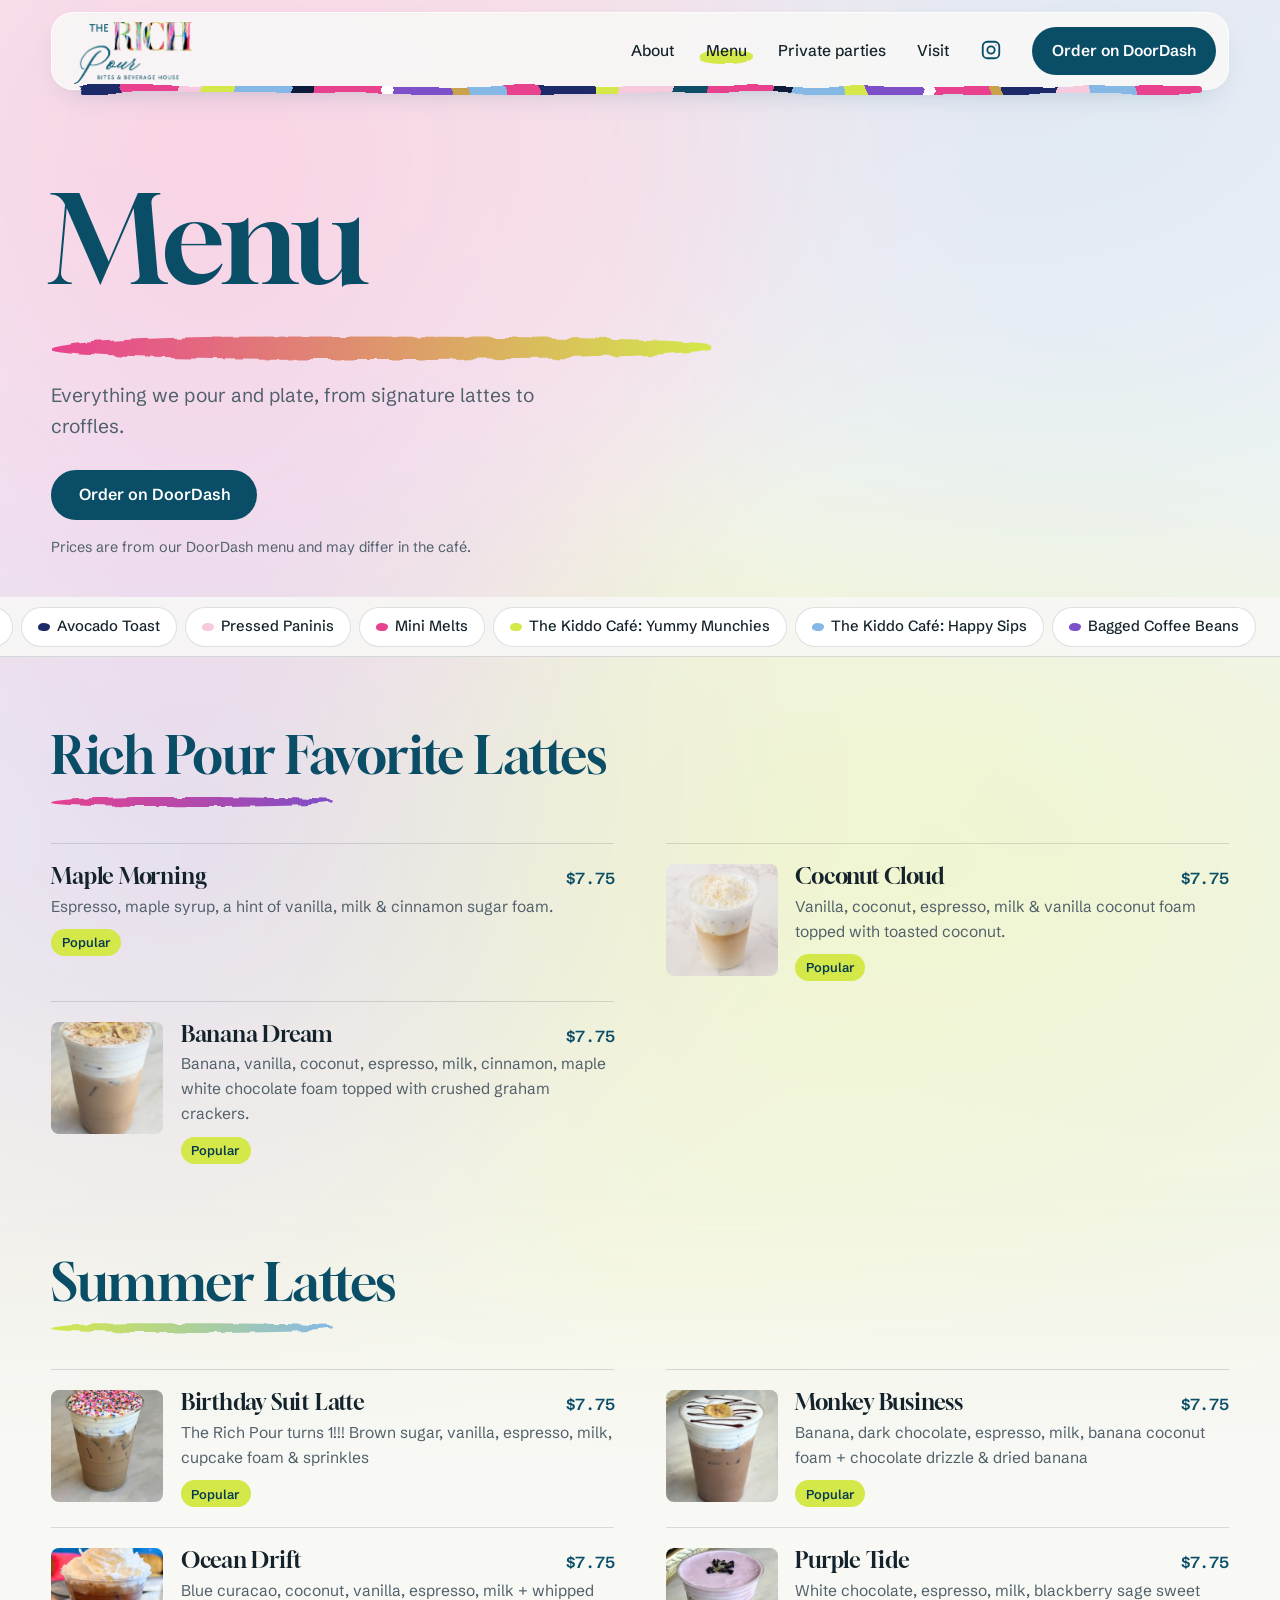
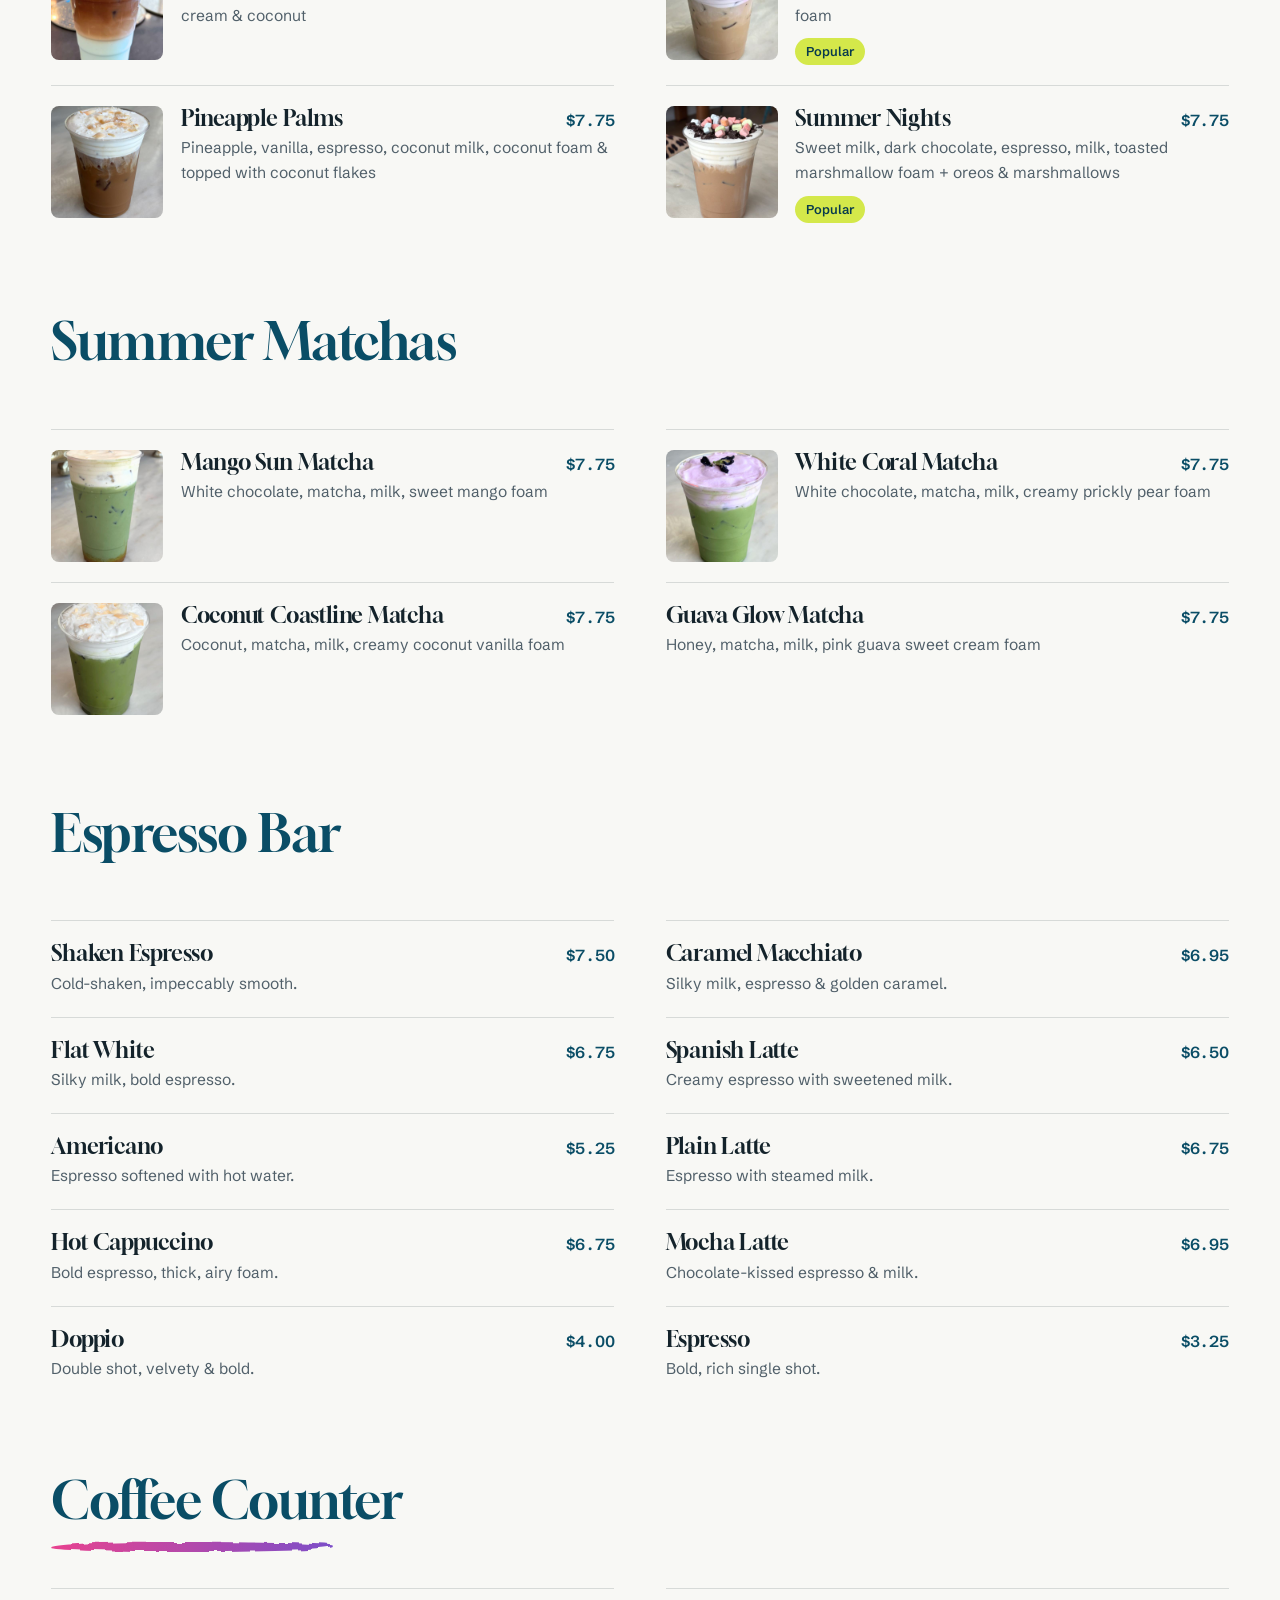
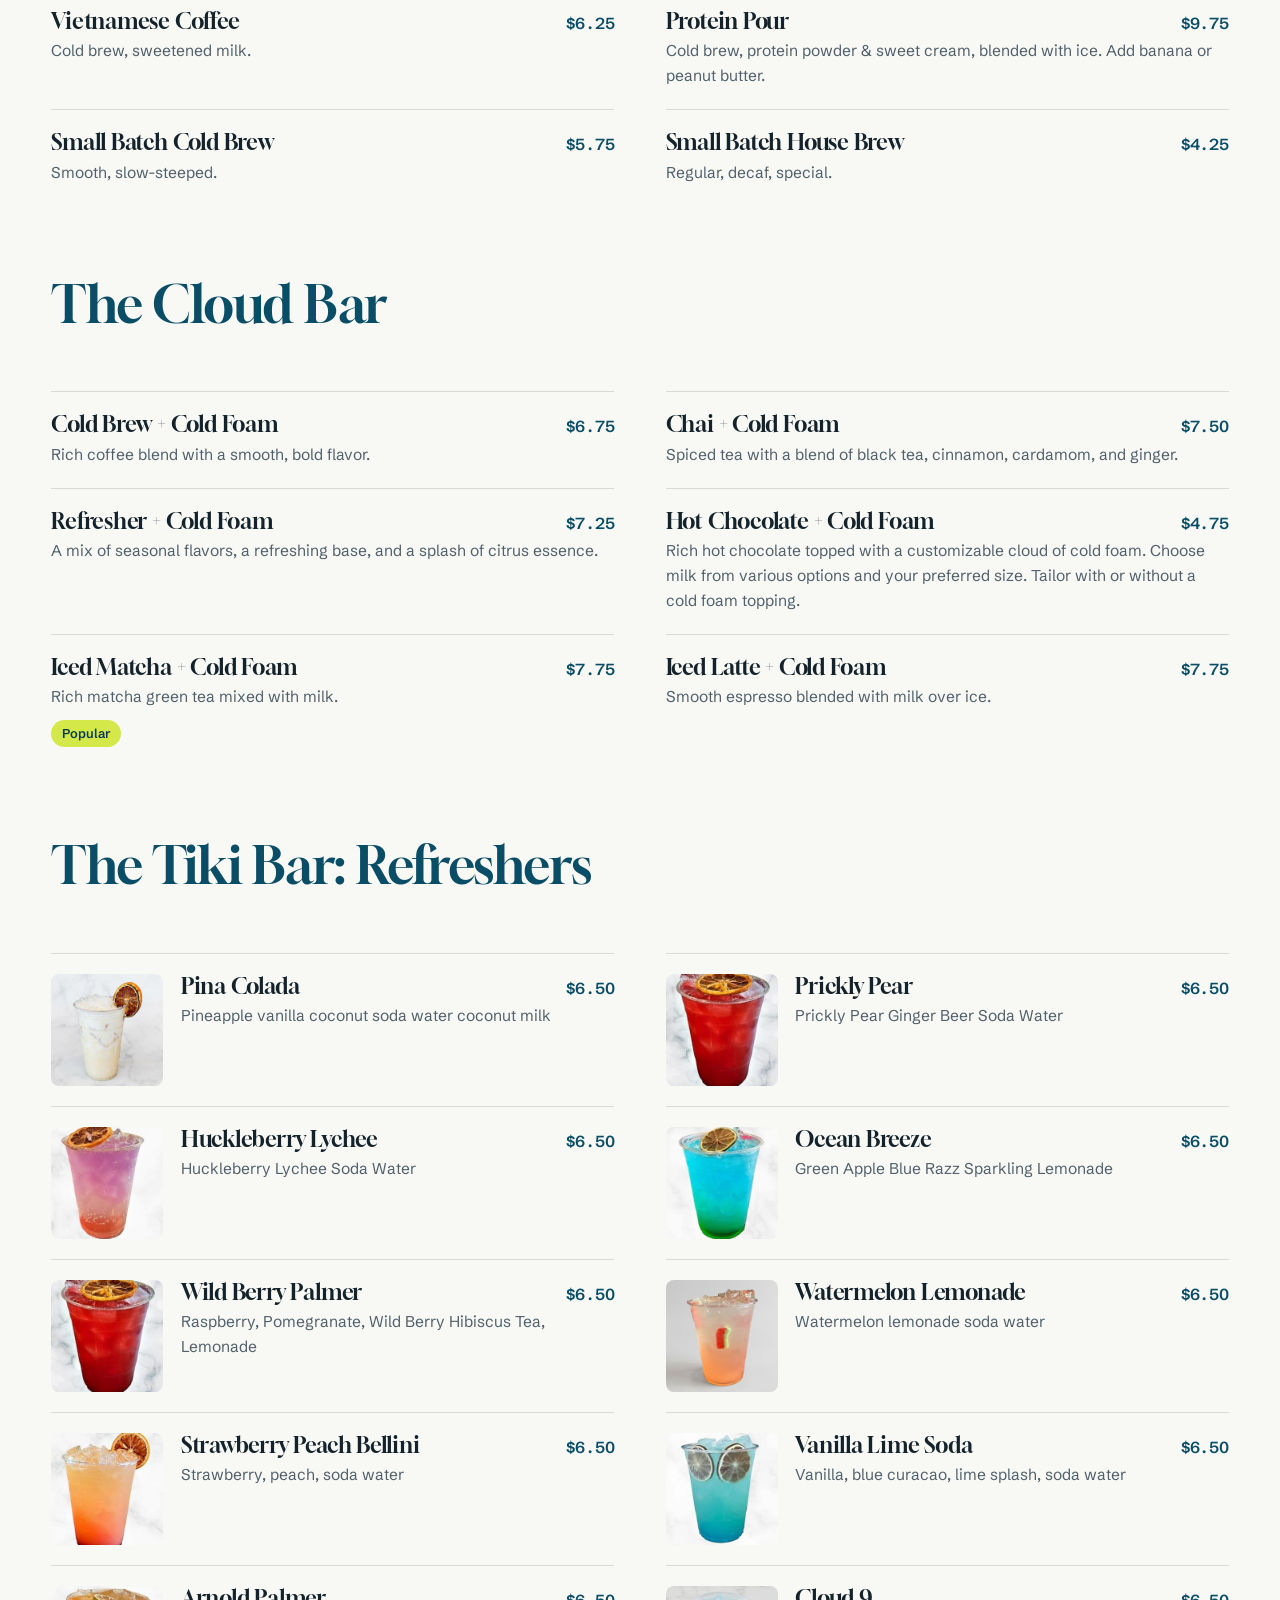
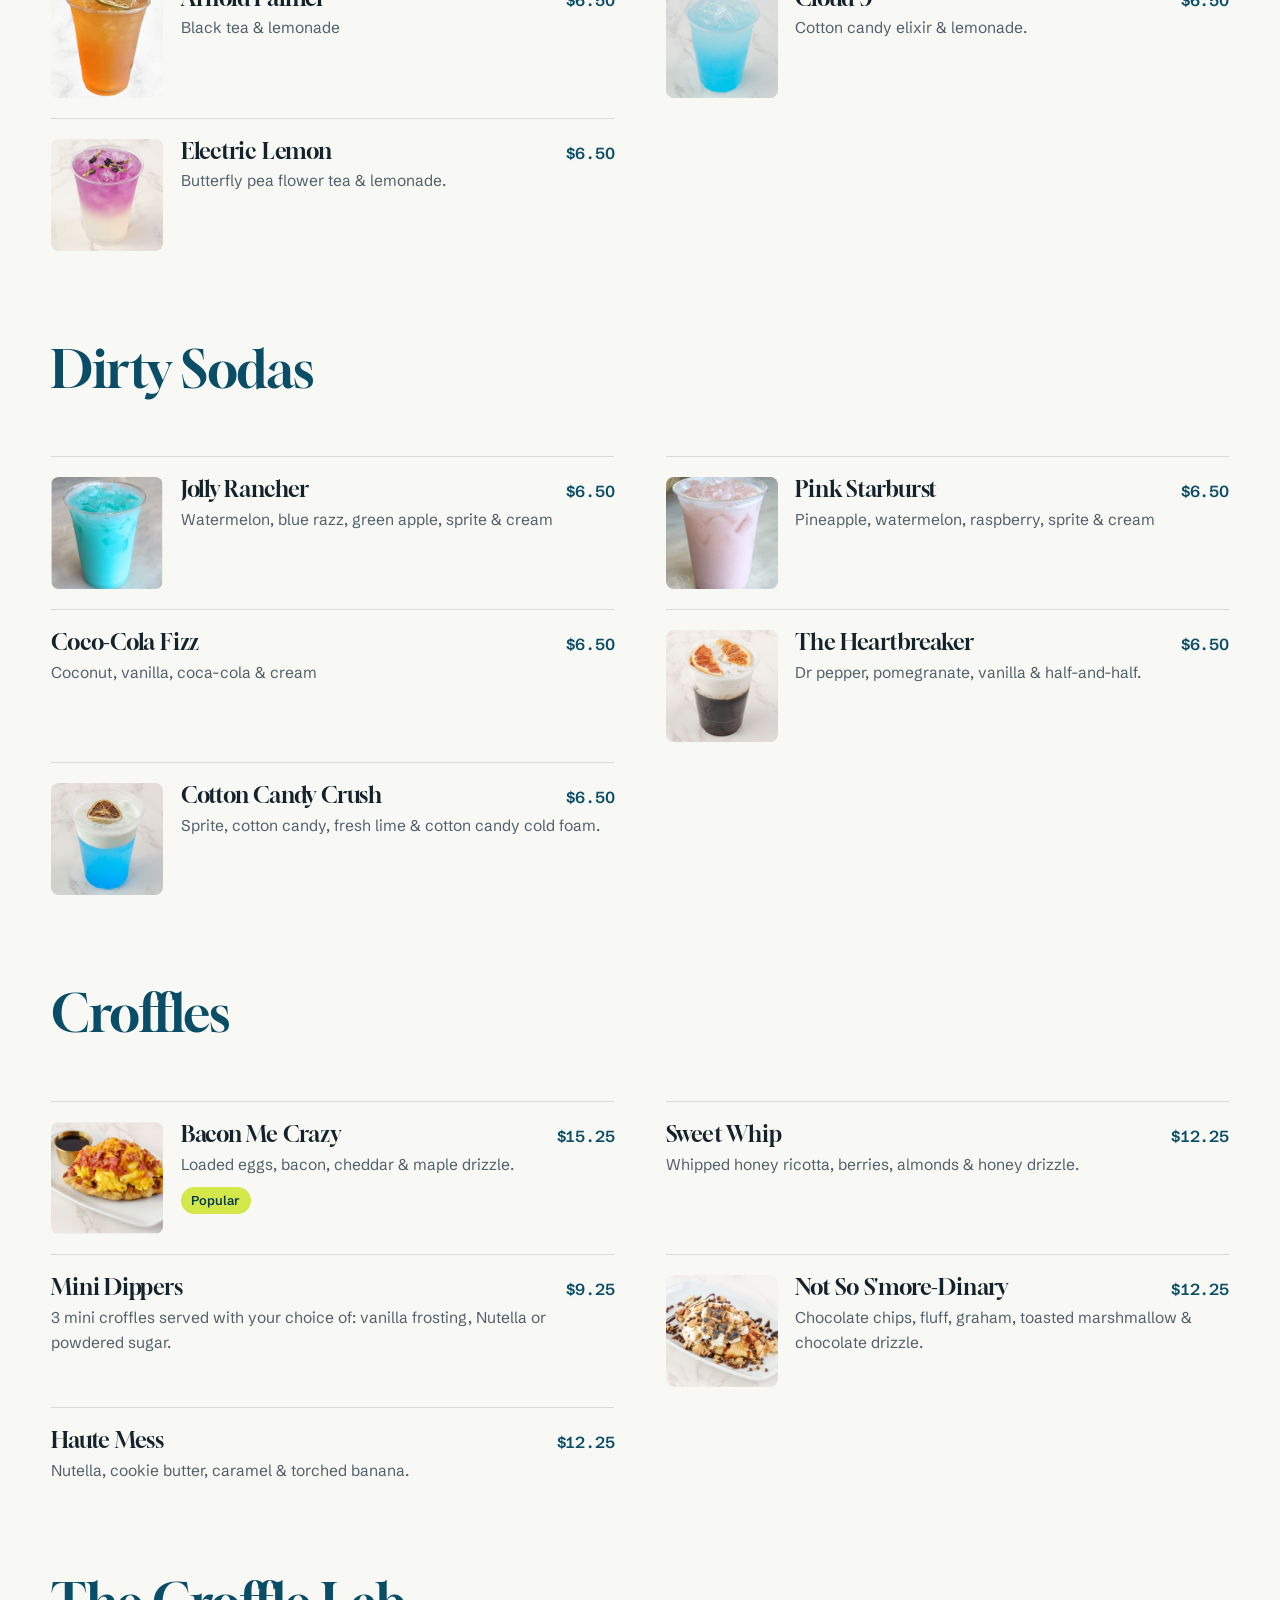
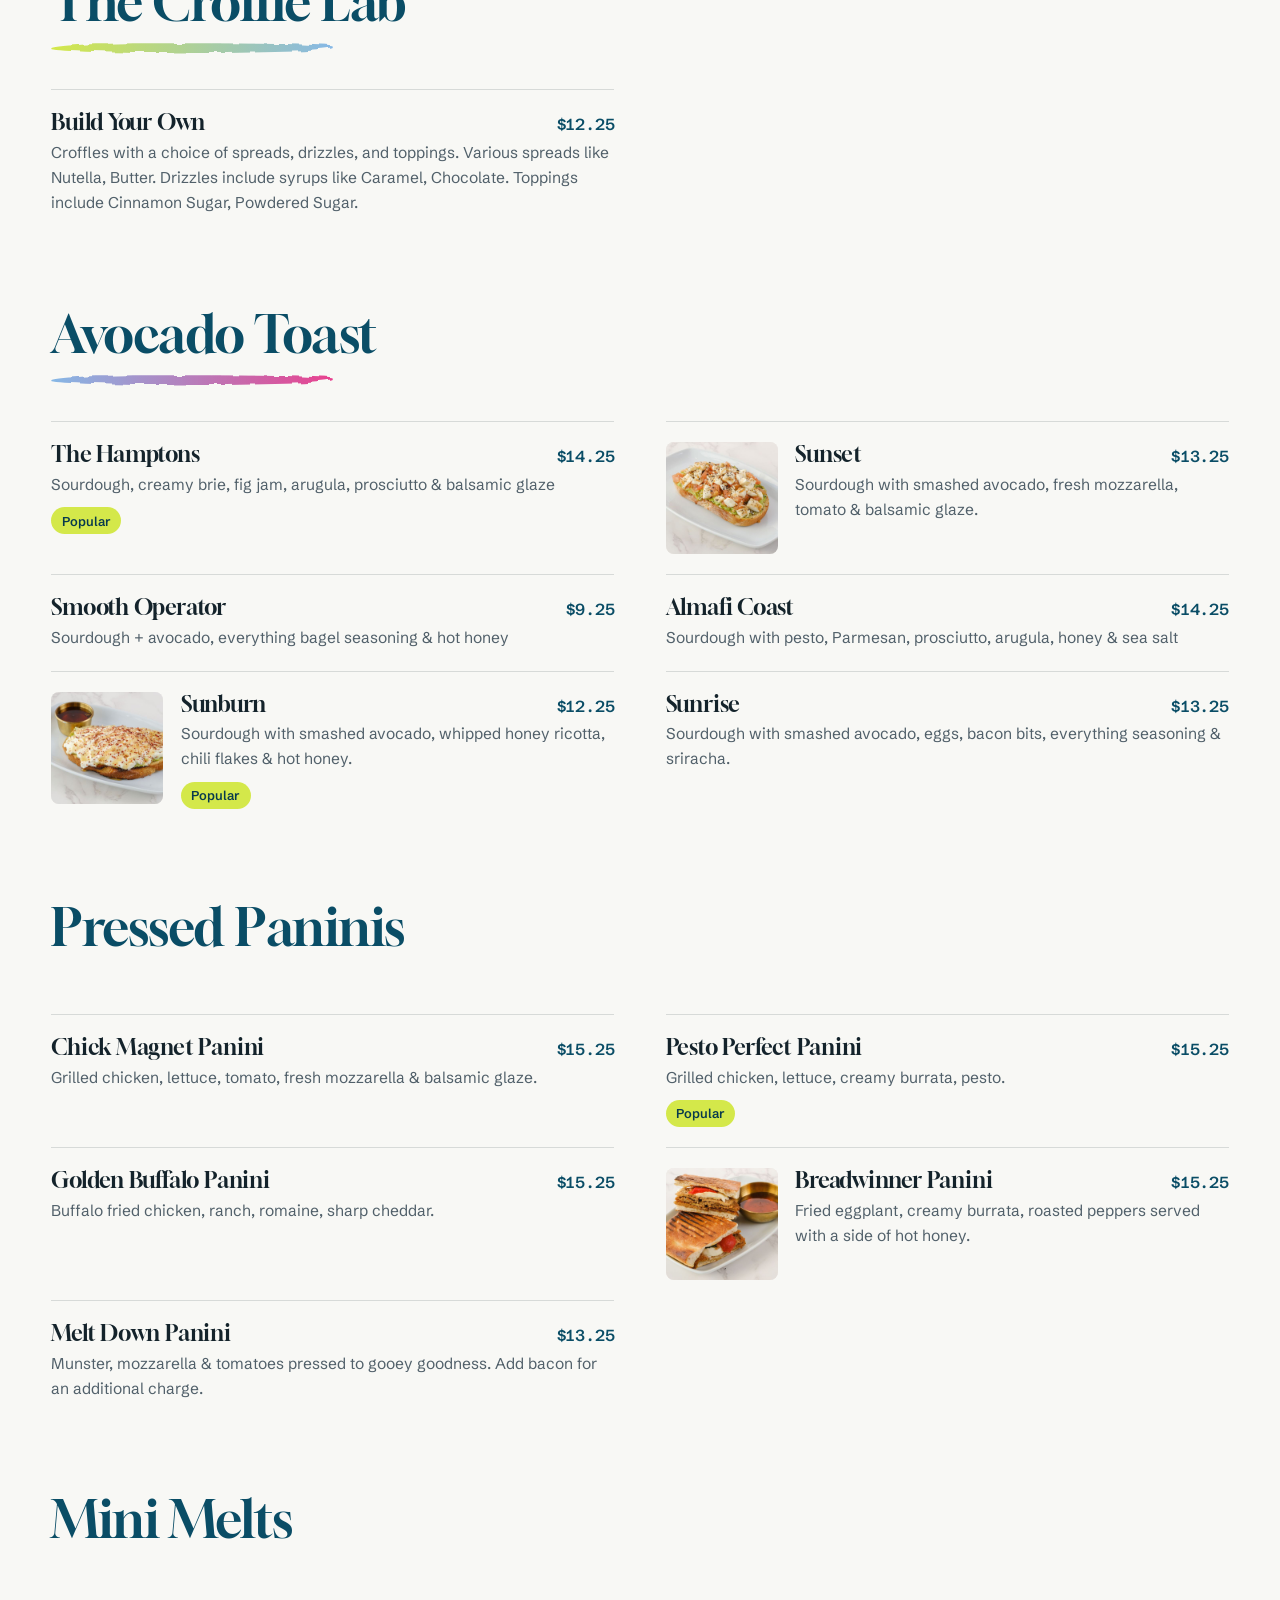
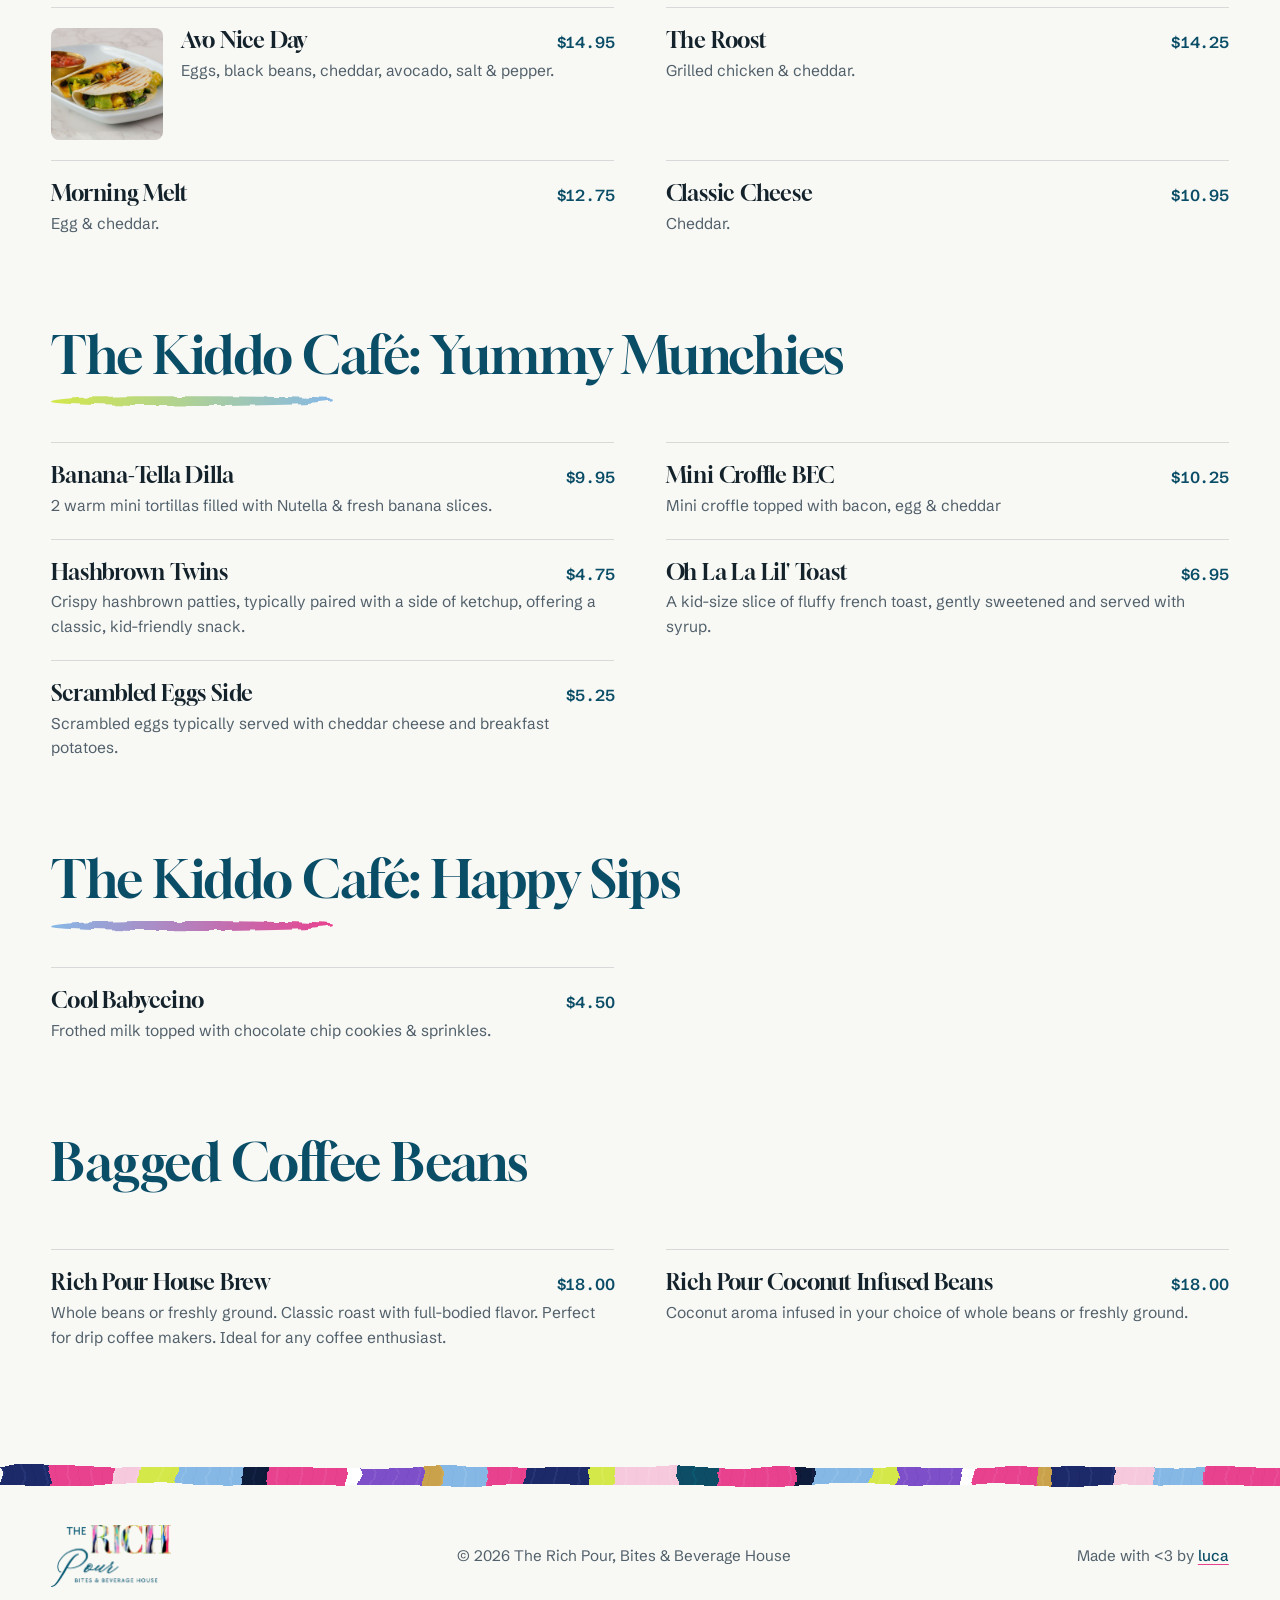
==== commit 61aa5f7e: "new" ====
--- a/menu.html
+++ b/menu.html
@@ -991,6 +991,7 @@
                     <li><a href="/menu.html" class="is-page" aria-current="page">Menu</a></li>
                     <li><a href="/#parties">Private parties</a></li>
                     <li><a href="/#visit">Visit</a></li>
+                    <li class="nav-social"><a class="nav-insta" href="https://www.instagram.com/therichpour_ny/" target="_blank" rel="noopener" aria-label="The Rich Pour on Instagram"><svg viewBox="0 0 24 24" width="22" height="22" aria-hidden="true" fill="none" stroke="currentColor" stroke-width="2" stroke-linecap="round" stroke-linejoin="round"><rect x="3" y="3" width="18" height="18" rx="5"/><circle cx="12" cy="12" r="4"/><circle cx="17.5" cy="6.5" r="0.6" fill="currentColor" stroke="none"/></svg><span class="nav-insta-label">Instagram</span></a></li>
                     <li><a class="nav-order" href="https://www.doordash.com/store/the-rich-pour-bites-&amp;-beverage-house-massapequa-park-39579205/" target="_blank" rel="noopener">Order on DoorDash</a></li>
                 </ul>
             </nav>
@@ -1003,7 +1004,7 @@
         <section class="menu-hero">
             <div class="wrap">
                 <h1 class="section-title">Menu</h1>
-                <p class="menu-intro">78 things we pour and plate, from signature lattes to croffles.</p>
+                <p class="menu-intro">Everything we pour and plate, from signature lattes to croffles.</p>
                 <div class="actions">
                     <a class="btn btn-solid" href="https://www.doordash.com/store/the-rich-pour-bites-&amp;-beverage-house-massapequa-park-39579205/" target="_blank" rel="noopener">Order on DoorDash</a>
                 </div>
--- a/styles.css
+++ b/styles.css
@@ -193,6 +193,25 @@
 .nav-list li:nth-child(3) a { --swash: #9cc4ec; }
 .nav-list li:nth-child(4) a { --swash: #c3aaf0; }
 
+.nav-list .nav-insta {
+    display: inline-flex;
+    align-items: center;
+    gap: 0.6rem;
+    color: var(--teal);
+    transition: color 0.2s, transform 0.2s;
+}
+
+.nav-list .nav-insta::after { content: none; }
+.nav-list .nav-insta:hover { color: #e1306c; transform: rotate(-8deg); }
+.nav-insta-label {
+    position: absolute;
+    width: 1px;
+    height: 1px;
+    overflow: hidden;
+    clip: rect(0 0 0 0);
+    white-space: nowrap;
+}
+
 .nav-list .nav-order {
     padding: 0.7rem 1.25rem;
     border-radius: 999px;
@@ -819,6 +838,10 @@
         bottom: 0.95rem;
         height: 0.5em;
     }
+
+    .nav-list .nav-insta { display: flex; }
+    .nav-list .nav-insta:hover { transform: none; }
+    .nav-insta-label { position: static; width: auto; height: auto; overflow: visible; clip: auto; }
 
     .nav-list .nav-order {
         margin-top: 1.25rem;
